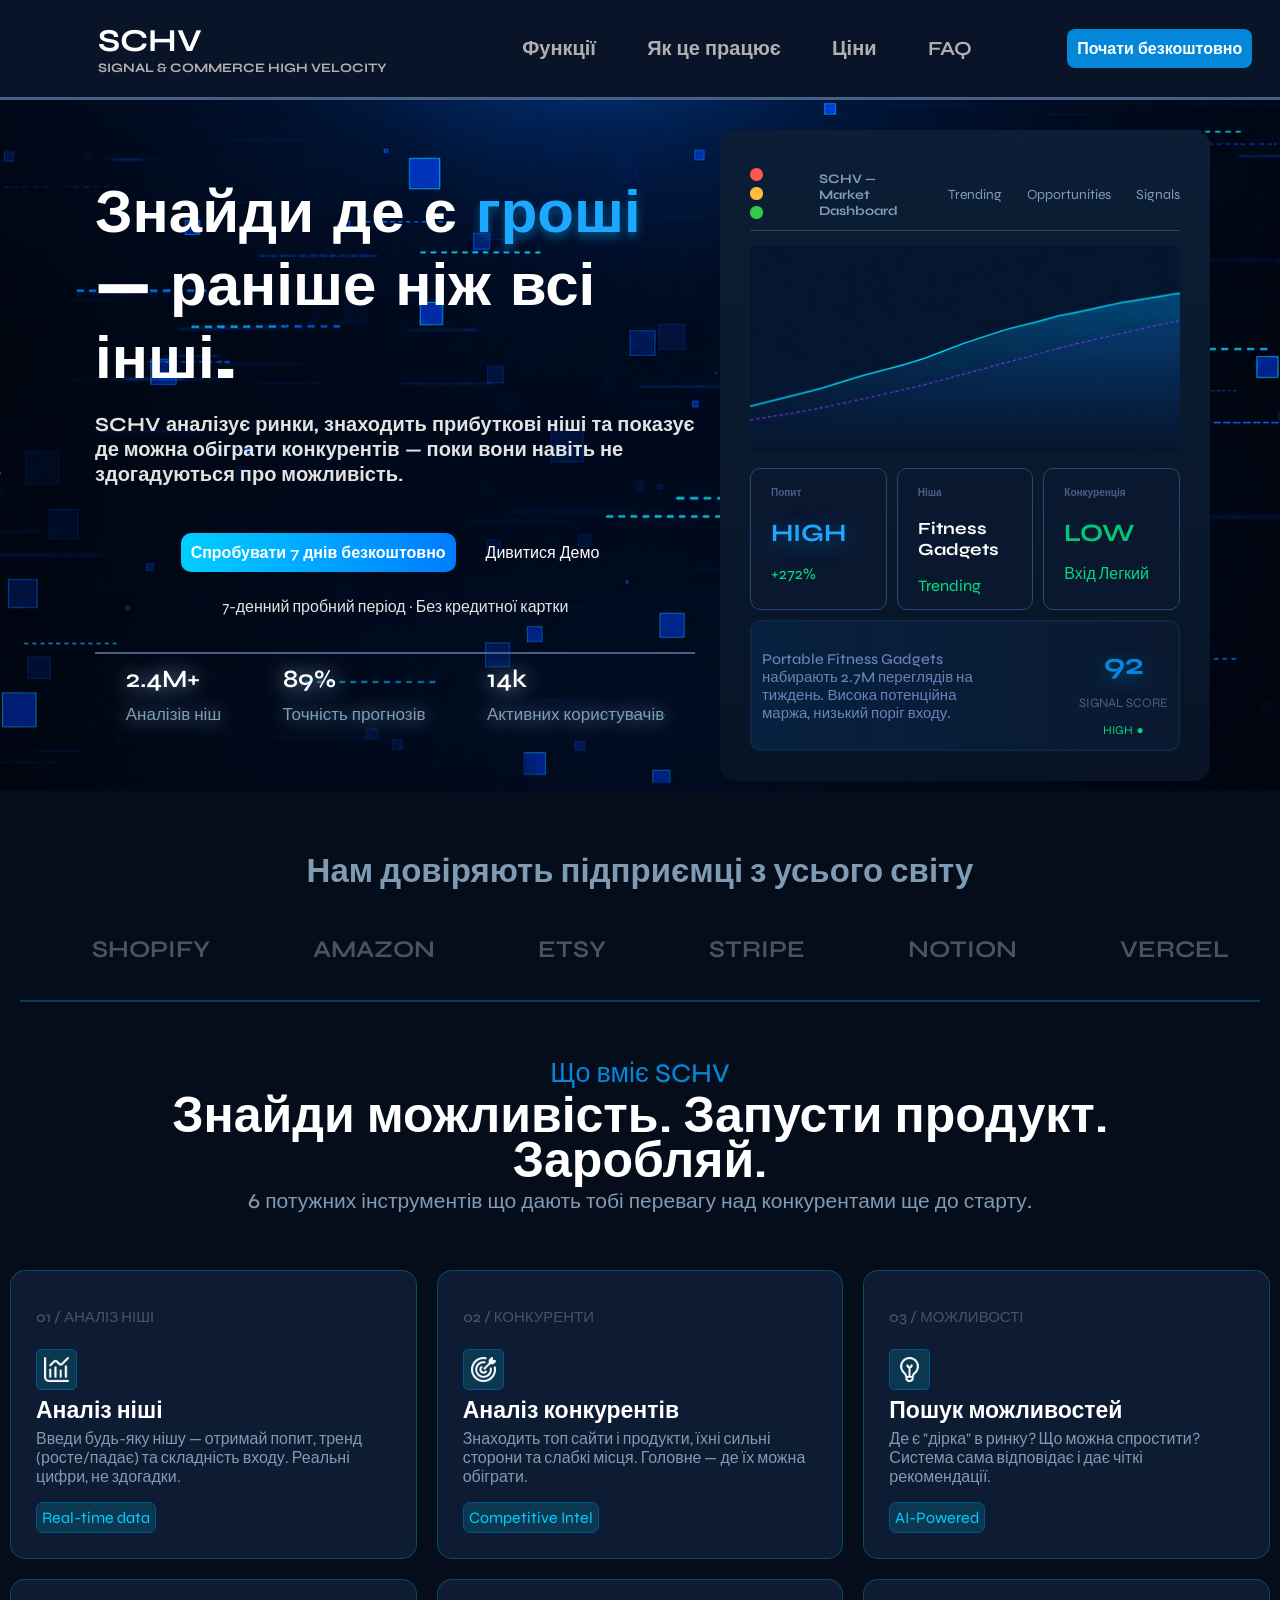
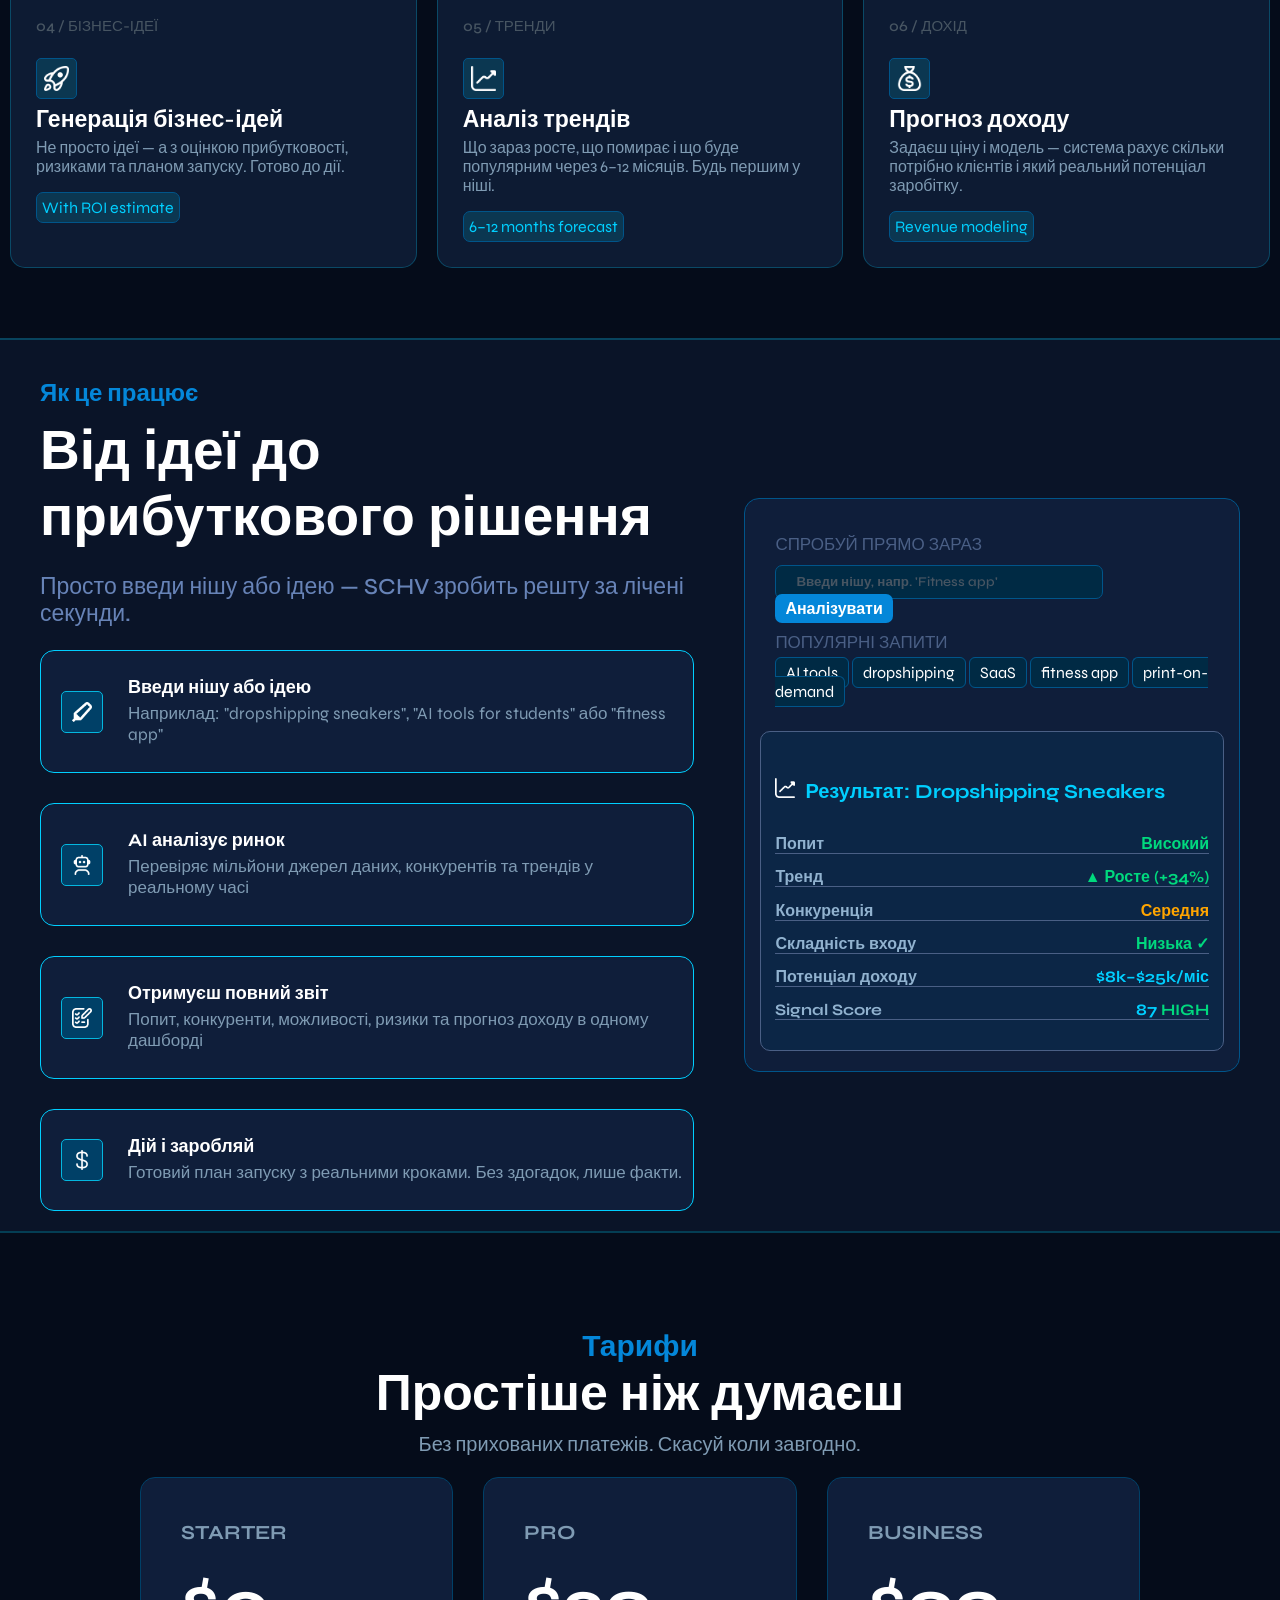
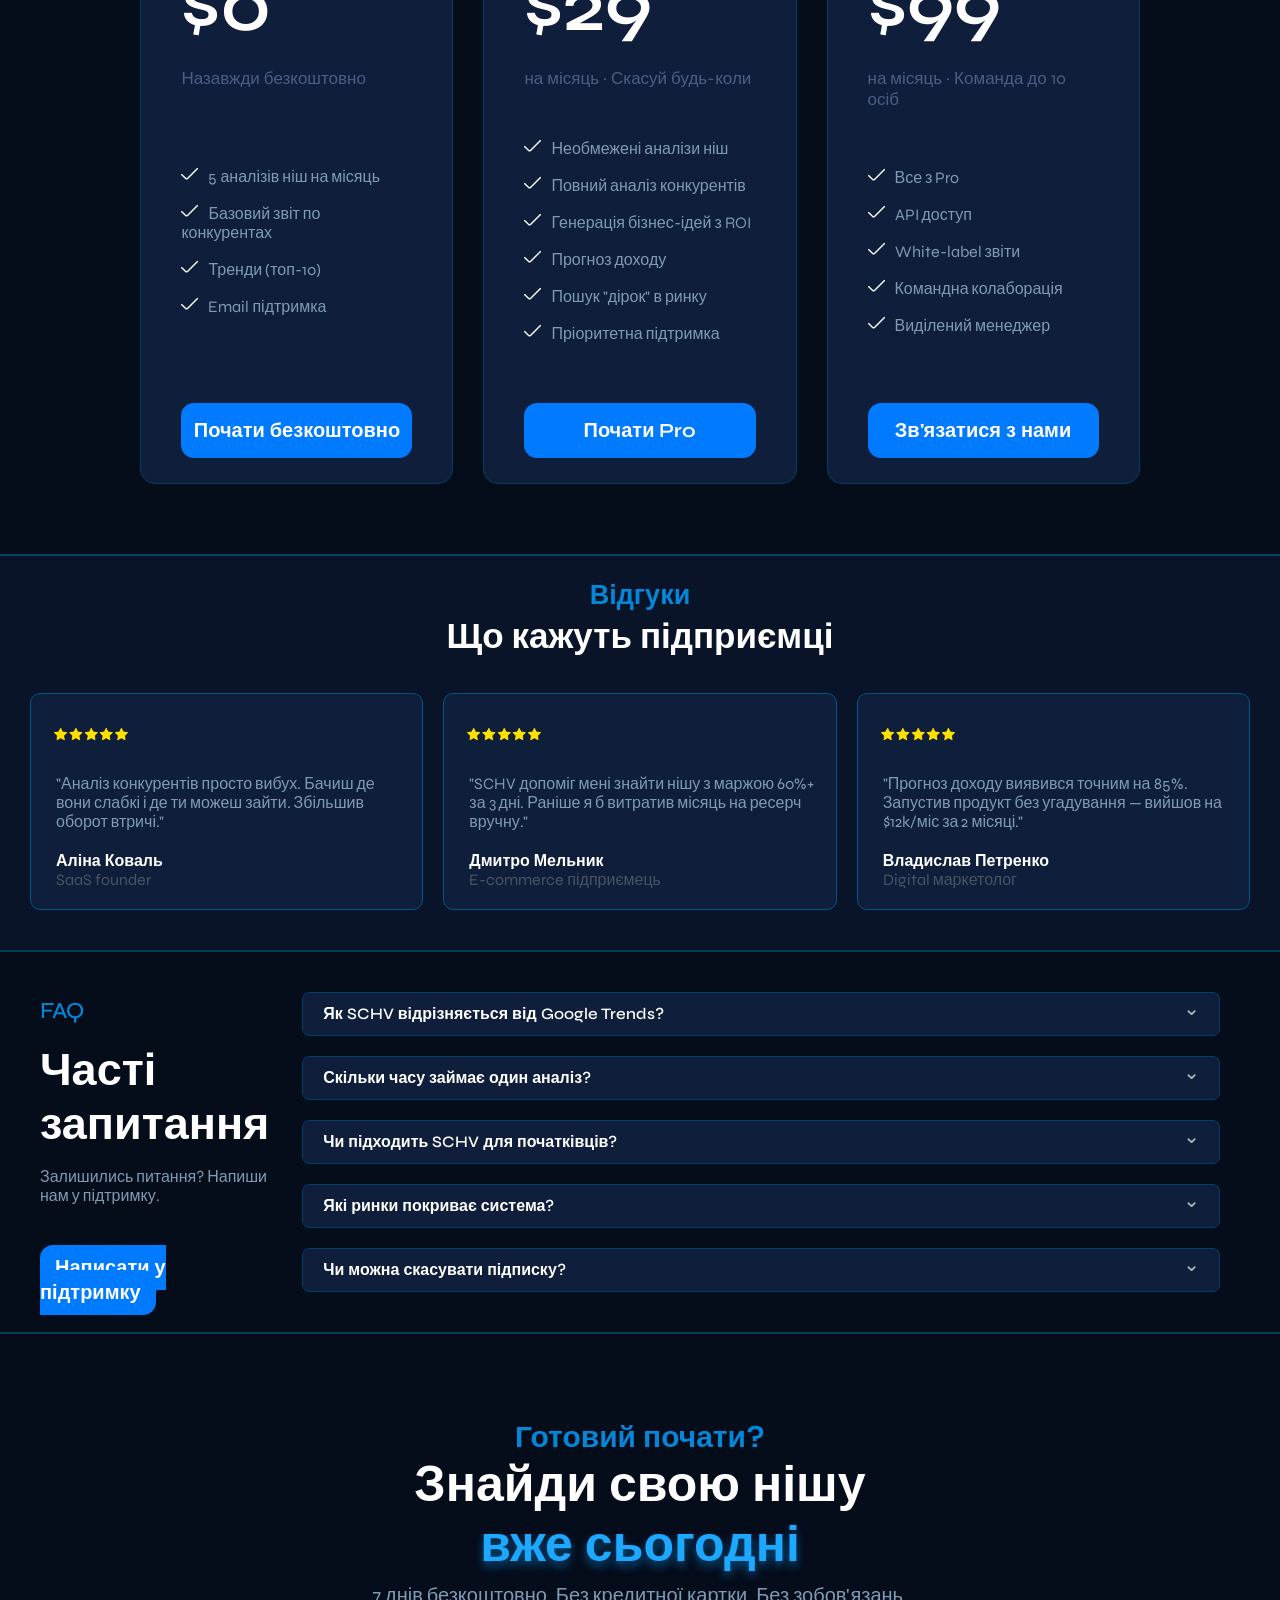
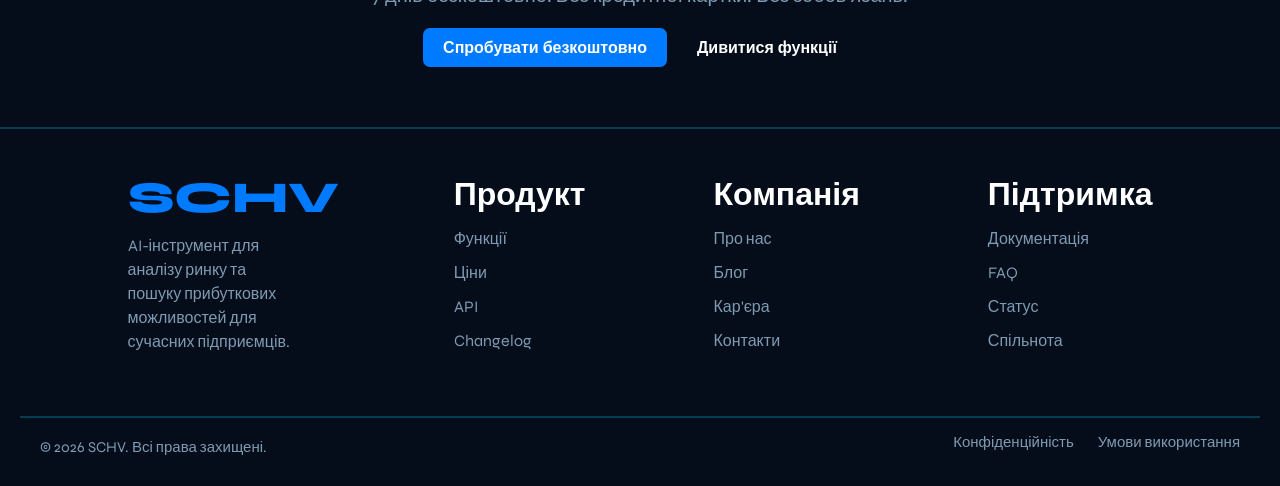
==== index.html @ 3c618ddf "mvp of web" ====
<!DOCTYPE html>
<html lang="uk">
<head>
   <meta charset="UTF-8">
   <meta name="viewport" content="width=device-width, initial-scale=1.0">
   <title>SCHV</title>
   <link rel="stylesheet" href="styles/main.css">
   <link rel="stylesheet" href="styles/mobile.css">
<link rel="preconnect" href="https://fonts.googleapis.com">
<link rel="preconnect" href="https://fonts.gstatic.com" crossorigin>
<link href="https://fonts.googleapis.com/css2?family=Laila:wght@300;400;500;600;700&family=Montserrat:ital,wght@0,100..900;1,100..900&family=Open+Sans:ital,wght@0,300..800;1,300..800&family=Oswald:wght@200..700&family=Poppins:ital,wght@0,100;0,200;0,300;0,400;0,500;0,600;0,700;0,800;0,900;1,100;1,200;1,300;1,400;1,500;1,600;1,700;1,800;1,900&family=Roboto:ital,wght@0,100..900;1,100..900&family=Syne:wght@400..800&display=swap" rel="stylesheet">
<body>
   <header class="header">

      <div class="header-box">
         <div class="head-logo">
            <h1 class="logo-text"><a href="#" class="logo-link">SCHV</a></h1>
            <h2 class="logo-text-deteiled">SIGNAL & COMMERCE HIGH VELOCITY</h2>
         </div>
         <div class="head-nav">
            <nav class="main-nav">
               <ul class="nav-list">
                  <li class="nav-item"><a href="#about" class="navs">Функції</a></li>
                  <li class="nav-item"><a href="#work" class="navs">Як це працює</a></li>
                  <li class="nav-item"><a href="#price" class="navs">Ціни</a></li>
                  <li class="nav-item"><a href="#faq" class="navs">FAQ</a></li>
               </ul>
            </nav>
         </div>
         <div class="head-start">
            <a href="#ready" class="start-btn">Почати безкоштовно</a>
         </div>
      </div>
   </header>
   <main>
      <section class="hero">
    
      <div class="hero-box">
         <div class="hero-text">
            <h1 class="hero-h1">Знайди де є <span class="hero-h1word">гроші</span> — раніше ніж всі інші.</h1>
            <h2 class="hero-h2">SCHV аналізує ринки, знаходить прибуткові ніші та показує де можна обіграти конкурентів — поки вони навіть не здогадуються про можливість.</h2>
            <div class="hero-btn-box">
               <a href="" class="hero-btn btn1">Спробувати 7 днів безкоштовно</a>
               <a href="" class="hero-btn btn2">Дивитися Демо</a>
            </div>
            <p class="discribe-btn">7-денний пробний період · Без кредитної картки</p>
            <div class="subline-hero">
               <div class="subline-hero-items">
                  <div class="stat-num">2.4M+</div>
                  <div class="stat-label">Аналізів ніш</div>
               </div>
               <div class="subline-hero-items">
                  <div class="stat-num">89%</div>
                  <div class="stat-label">Точність прогнозів</div>
               </div>
               <div class="subline-hero-items">
                  <div class="stat-num">14k</div>
                  <div class="stat-label">Активних користувачів</div>
               </div>
            </div>
         </div>
         <div class="hero-board-box">
               <div class="dashboard-header">

                     <div class="icons">
                        <img src="img/Ellipse 2.png" alt="redBtn" class="iosImg">
                        <img src="img/Ellipse 2 (1).png" alt="yellowBtn" class="iosImg">
                        <img src="img/Ellipse 2 (2).png" alt="greenBtn" class="iosImg">
                     </div>
                     <h1 class="head-text">SCHV — Market Dashboard</h1>
                  
                  <ul class="items">
                     <li class="items-l">Trending</li>
                     <li class="items-l">Opportunities</li>
                     <li class="items-l">Signals</li>
                  </ul>
                  
               </div>
               <div class="dashboard-traffic"></div>
               <div class="dashboard-box">
                  <div class="dashboard-about">
                     <h1 class="disc">Попит</h1>
                     <p class="about-popular about-size">HIGH</p>
                     <p class="about-text">+272%</p>
                  </div>
                  <div class="dashboard-about">
                     <h1 class="disc">Ніша</h1>
                     <p class="about-type about-size">Fitness Gadgets</p>
                     <p class="about-text">Trending</p>
                  </div>
                  <div class="dashboard-about">
                     <h1 class="disc">Конкуренція</h1>
                     <p class="about-popular1 about-size">LOW</p>
                     <p class="about-text">Вхід Легкий</p>
                  </div>
               </div>
               <div class="dashboard-foot">
                  <div class="foot-about">
                     <h1 class="dashboard-foot-disc">Portable Fitness Gadgets набирають 2.7M переглядів на тиждень. Висока потенційна маржа, низький поріг входу.</h1>
                  </div>
                  <div class="foot-about1">
                     <h1 class="foot-popularity">92</h1>
                     <p class="foot-score-text">SIGNAL SCORE</p>
                     <p class="foot-population">HIGH ●</p>
                  </div>
               </div>
         </div>
      </div>
      </section>

      <section class="about" id="about">
      <div class="dovira">
         <h1 class="dovira-text">Нам довіряють підприємці з усього світу</h1>
         <ul class="partner-list">
            <li class="partner-items"><a href="https://www.shopify.com/" class="partners">SHOPIFY</a></li>
            <li class="partner-items"><a href="https://www.amazon.com/" class="partners">AMAZON</a></li>
            <li class="partner-items"><a href="https://www.etsy.com/" class="partners">ETSY</a></li>
            <li class="partner-items"><a href="https://stripe.com/" class="partners">STRIPE</a></li>
            <li class="partner-items"><a href="https://www.notion.com/" class="partners">NOTION</a></li>
            <li class="partner-items"><a href="https://vercel.com/" class="partners">VERCEL</a></li>
         </ul>
         <div class="metrics-inner"></div>
      </div>
      
      <div class="possibilities">
         <div class="possibilities-text">
            <h1 class="text1">Що вміє SCHV</h1>
            <p class="text2">Знайди можливість. Запусти продукт. <br>Заробляй.</p>
            <p class="text3">6 потужних інструментів що дають тобі перевагу над конкурентами ще до старту.</p>
         </div>
         <div class="poss-conteiner">
            <div class="poss-box">
               <h1 class="poss-disc">01 / АНАЛІЗ НІШІ</h1>
               <img src="img/icons/chart-histogram (2).png" alt="icon" class="poss-icon">
               <p class="poss-text">Аналіз ніші</p>
               <p class="poss-text1">Введи будь-яку нішу — отримай попит, тренд (росте/падає) та складність входу. Реальні цифри, не здогадки.</p>
               <p class="poss-text2">Real-time data</p>
            </div>
            <div class="poss-box">
               <h1 class="poss-disc">02 / КОНКУРЕНТИ</h1>
               <img src="img/icons/bullseye-arrow (2).png" alt="icon" class="poss-icon">
               <p class="poss-text">Аналіз конкурентів</p>
               <p class="poss-text1">Знаходить топ сайти і продукти, їхні сильні сторони та слабкі місця. Головне — де їх можна обіграти.</p>
               <p class="poss-text2">Competitive Intel</p>
            </div>
            <div class="poss-box">
               <h1 class="poss-disc">03 / МОЖЛИВОСТІ</h1>
               <img src="img/icons/bulb.png" alt="icon" class="poss-icon">
               <p class="poss-text">Пошук можливостей</p>
               <p class="poss-text1">Де є "дірка" в ринку? Що можна спростити? Система сама відповідає і дає чіткі рекомендації.</p>
               <p class="poss-text2">AI-Powered</p>
            </div>
            <div class="poss-box">
               <h1 class="poss-disc">04 / БІЗНЕС-ІДЕЇ</h1>
               <img src="img/icons/rocket-lunch.png" alt="icon" class="poss-icon">
               <p class="poss-text">Генерація бізнес-ідей</p>
               <p class="poss-text1">Не просто ідеї — а з оцінкою прибутковості, ризиками та планом запуску. Готово до дії.</p>
               <p class="poss-text2">With ROI estimate</p>
            </div>
            <div class="poss-box">
               <h1 class="poss-disc">05 / ТРЕНДИ</h1>
               <img src="img/icons/chat-arrow-grow.png" alt="icon" class="poss-icon">
               <p class="poss-text">Аналіз трендів</p>
               <p class="poss-text1">Що зараз росте, що помирає і що буде популярним через 6–12 місяців. Будь першим у ніші.</p>
               <p class="poss-text2">6–12 months forecast</p>
            </div>
            <div class="poss-box">
               <h1 class="poss-disc">06 / ДОХІД</h1>
               <img src="img/icons/sack-dollar.png" alt="icon" class="poss-icon">
               <p class="poss-text">Прогноз доходу</p>
               <p class="poss-text1">Задаєш ціну і модель — система рахує скільки потрібно клієнтів і який реальний потенціал заробітку.</p>
               <p class="poss-text2">Revenue modeling</p>
            </div>
         </div>
      </div>
      </section>

      <section class="works" id="work">
      <div class="works-about">
         <div class="work-texts-box">
            <h1 class="work-text">Як це працює</h1>
            <p class="work-text1">Від ідеї до прибуткового рішення</p>
            <p class="work-text2">Просто введи нішу або ідею — SCHV зробить решту за лічені секунди.</p>
         </div>
         <div class="work-list">

            <div class="work-box">
               <div>
                  <img src="img/icons/highlighter.png" alt="icon" class="work-icon">
               </div>
               <div class="work-text-box">
                  <h1 class="list-text1">Введи нішу або ідею</h1>
                  <p class="list-text2">Наприклад: "dropshipping sneakers", "AI tools for students" або "fitness app"</p>
               </div>
            </div>

            <div class="work-box">
               <div>
                  <img src="img/icons/user-robot.png" alt="icon" class="work-icon">
               </div>
               <div class="work-text-box">
                  <h1 class="list-text1">AI аналізує ринок</h1>
                  <p class="list-text2">Перевіряє мільйони джерел даних, конкурентів та трендів у реальному часі</p>
               </div>
            </div>

            <div class="work-box">
               <div>
                  <img src="img/icons/task-checklist.png" alt="icon" class="work-icon">
               </div>
               <div class="work-text-box">
                  <h1 class="list-text1">Отримуєш повний звіт</h1>
                  <p class="list-text2">Попит, конкуренти, можливості, ризики та прогноз доходу в одному дашборді</p>
               </div>
            </div>

            <div class="work-box">
               <div>
                  <img src="img/icons/dollar.png" alt="icon" class="work-icon">
               </div>
               <div class="work-text-box">
                  <h1 class="list-text1">Дій і заробляй</h1>
                  <p class="list-text2">Готовий план запуску з реальними кроками. Без здогадок, лише факти.</p>
               </div>
            </div>
         </div>
      </div>
      <div class="works-box">
         <div class="works-head">
            <h1 class="work-head-text">Спробуй прямо зараз</h1>
            <input type="text" class="user-input" placeholder="Введи нішу, напр. 'Fitness app'">
            <a href="#" class="work-btn">Аналізувати</a>
            <div class="works-popular">
               <h1 class="work-head-text">Популярні запити</h1>
               <a href="#" class="work-head-requist">AI tools</a>
               <a href="#" class="work-head-requist">dropshipping</a>
               <a href="#" class="work-head-requist">SaaS</a>
               <a href="#" class="work-head-requist">fitness app</a>
               <a href="#" class="work-head-requist">print-on-demand</a>
            </div>
         </div>
         <div class="works-body">

            <div class="result-box">
               <h1 class="res-text"><img src="img/icons/chat-arrow-grow.png" alt="icon" class="res-icon">Результат: Dropshipping Sneakers</h1>
               <div class="results">
                  <h1 class="left">Попит</h1>
                  <h1 class="right">Високий</h1>
               </div>
               <div class="results">
                  <h1 class="left">Тренд</h1>
                  <h1 class="right">▲ Росте (+34%)</h1>
               </div>
               <div class="results">
                  <h1 class="left">Конкуренція</h1>
                  <h1 class="right right-1">Середня</h1>
               </div>
               <div class="results">
                  <h1 class="left">Складність входу</h1>
                  <h1 class="right">Низька ✓</h1>
               </div>
               <div class="results">
                  <h1 class="left">Потенціал доходу</h1>
                  <h1 class="right right-num">$8k–$25k/міс</h1>
               </div>
               <div class="results">
                  <h1 class="left">Signal Score</h1>
                  <h1 class="right"><span class="right-num">87</span> HIGH</h1>
               </div>
            </div>
         </div>
      </div>
      </section>

      <section class="price" id="price">
      <div class="price-text-box">
         <h1 class="price-text">Тарифи</h1>
         <p class="price-text1">Простіше ніж думаєш</p>
         <p class="price-text2">Без прихованих платежів. Скасуй коли завгодно.</p>
        
      </div>
      <div class="price-tarifs-box">
         <div class="tarifs">
            <div class="tarif-price">
               <h1 class="tarif-name">Starter</h1>
               <p class="tarif-cost">$0</p>
               <p class="tarif-long">Назавжди безкоштовно</p>
            </div>
            <div class="tarif-include">
               <p class="tarif-text"><img src="img/icons/check.png" alt="check" class="checkPng">5 аналізів ніш на місяць</p>
               <p class="tarif-text"><img src="img/icons/check.png" alt="check" class="checkPng">Базовий звіт по конкурентах</p>
               <p class="tarif-text"><img src="img/icons/check.png" alt="check" class="checkPng">Тренди (топ-10)</p>
               <p class="tarif-text"><img src="img/icons/check.png" alt="check" class="checkPng">Email підтримка</p>
            </div>
            <div class="tarif-btn-box"><a href="#" class="pro-btn">Почати безкоштовно</a></div>
         </div>
         <div class="tarifs">
            <div class="tarif-price">
               <h1 class="tarif-name">Pro</h1>
               <p class="tarif-cost">$29</p>
               <p class="tarif-long">на місяць · Скасуй будь-коли</p>
            </div>
            <div class="tarif-include">
               <p class="tarif-text"><img src="img/icons/check.png" alt="check" class="checkPng">Необмежені аналізи ніш</p>
               <p class="tarif-text"><img src="img/icons/check.png" alt="check" class="checkPng">Повний аналіз конкурентів</p>
               <p class="tarif-text"><img src="img/icons/check.png" alt="check" class="checkPng">Генерація бізнес-ідей з ROI</p>
               <p class="tarif-text"><img src="img/icons/check.png" alt="check" class="checkPng">Прогноз доходу</p>
               <p class="tarif-text"><img src="img/icons/check.png" alt="check" class="checkPng">Пошук "дірок" в ринку</p>
               <p class="tarif-text"><img src="img/icons/check.png" alt="check" class="checkPng">Пріоритетна підтримка</p>
            </div>
            <div class="tarif-btn-box"><a href="#" class="pro-btn">Почати Pro</a></div>
         </div>
         <div class="tarifs">
            <div class="tarif-price">
               <h1 class="tarif-name">Business</h1>
               <p class="tarif-cost">$99</p>
               <p class="tarif-long">на місяць · Команда до 10 осіб</p>
            </div>
            <div class="tarif-include">
               <p class="tarif-text"><img src="img/icons/check.png" alt="check" class="checkPng">Все з Pro</p>
               <p class="tarif-text"><img src="img/icons/check.png" alt="check" class="checkPng">API доступ</p>
               <p class="tarif-text"><img src="img/icons/check.png" alt="check" class="checkPng">White-label звіти</p>
               <p class="tarif-text"><img src="img/icons/check.png" alt="check" class="checkPng">Командна колаборація</p>
               <p class="tarif-text"><img src="img/icons/check.png" alt="check" class="checkPng">Виділений менеджер</p>
            </div>
            <div class="tarif-btn-box">
               <a href="#" class="pro-btn">Зв'язатися з нами</a>
            </div>
         </div>
      </div>
      </section>

      <section class="fidbacks">
      <div class="fidback-head">
         <h1 class="fb-text1">Відгуки</h1>
         <p class="fb-text2">Що кажуть підприємці</p>
         <div class="fidback-body">
            <div class="userFB">
               <img src="img/icons/star.png" alt="rating" class="fb-stars">
               <p class="fb-text-emount">"Аналіз конкурентів просто вибух. Бачиш де вони слабкі і де ти можеш зайти. Збільшив оборот втричі."</p>
               <div class="user-name">
                  <h1 class="fb-user">Аліна Коваль</h1>
                  <p class="fb-user-work">SaaS founder</p>
               </div>
            </div>
            <div class="userFB">
                <img src="img/icons/star.png" alt="rating" class="fb-stars">
               <p class="fb-text-emount">"SCHV допоміг мені знайти нішу з маржою 60%+ за 3 дні. Раніше я б витратив місяць на ресерч вручну."</p>
               <div class="user-name">
                  <h1 class="fb-user">Дмитро Мельник</h1>
                  <p class="fb-user-work">E-commerce підприємець</p>
               </div>
            </div>
            <div class="userFB">
               <img src="img/icons/star.png" alt="rating" class="fb-stars">
               <p class="fb-text-emount">"Прогноз доходу виявився точним на 85%. Запустив продукт без угадування — вийшов на $12k/міс за 2 місяці."</p>
               <div class="user-name">
                  <h1 class="fb-user">Владислав Петренко</h1>
                  <p class="fb-user-work">Digital маркетолог</p>
               </div>
            </div>
         </div>
      </div>
      </section>

      <section class="faq" id="faq">
      <div class="faq-menu">
         <h1 class="faq-text">FAQ</h1>
         <p class="faq-text1">Часті<br> запитання</p>
         <p class="faq-text2">Залишились питання? Напиши нам у підтримку.</p>
         <a href="#" class="tarif-btn faq-btn">Написати у підтримку</a>
      </div>
      
      <div class="faq-questions">
         <div class="faq-box">
            <div class="faq-header">
               <div class="faq-question">Як SCHV відрізняється від Google Trends?</div>
               <div class="faq-toggle"><img src="img/icons/angle-small-down.png" alt="btn" class="img"></div>
            </div>
            <div class="faq-answer">
               Google Trends показує лише загальний інтерес. SCHV аналізує попит, конкурентів, прибутковість і дає конкретні рекомендації що робити далі — все в одному місці.
            </div>
         </div>

         <div class="faq-box">
            <div class="faq-header">
               <div class="faq-question">Скільки часу займає один аналіз?</div>
               <div class="faq-toggle"><img src="img/icons/angle-small-down.png" alt="btn" class="img"></div>
            </div>
            <div class="faq-answer">
               Повний аналіз ніші займає від 15 до 60 секунд. Ти отримуєш детальний звіт який раніше займав тижні ручного ресерчу.
            </div>
         </div>

         <div class="faq-box">
            <div class="faq-header">
               <div class="faq-question">Чи підходить SCHV для початківців?</div>
               <div class="faq-toggle"><img src="img/icons/angle-small-down.png" alt="btn" class="img"></div>
            </div>
            <div class="faq-answer">
               Абсолютно. Інтерфейс простий — вводиш ідею, отримуєш чіткий звіт. Не потрібно бути маркетологом чи аналітиком. SCHV пояснює все зрозумілою мовою.
            </div>
         </div>

         <div class="faq-box">
            <div class="faq-header">
               <div class="faq-question">Які ринки покриває система?</div>
               <div class="faq-toggle"><img src="img/icons/angle-small-down.png" alt="btn" class="img"></div>
            </div>
            <div class="faq-answer">
               SCHV аналізує e-commerce, SaaS, dropshipping, digital products, affiliate marketing та інші онлайн-бізнес моделі. Покриття понад 40 країн і 200+ категорій.
            </div>
         </div>

         <div class="faq-box">
            <div class="faq-header">
               <div class="faq-question">Чи можна скасувати підписку?</div>
               <div class="faq-toggle"><img src="img/icons/angle-small-down.png" alt="btn" class="img"></div>
            </div>
            <div class="faq-answer">
               Так, будь-коли без штрафів і запитань. Скасування займає 30 секунд в налаштуваннях акаунту. Доступ зберігається до кінця оплаченого періоду.
            </div>
         </div>
      </div>
      <script>
document.querySelectorAll('.faq-box').forEach(item => {
  const toggle = item.querySelector('.faq-toggle');
  const answer = item.querySelector('.faq-answer');

  toggle.addEventListener('click', () => {
    item.classList.toggle('active');

    if (answer.style.maxHeight) {
      answer.style.maxHeight = null;
    } else {
      answer.style.maxHeight = answer.scrollHeight + 'px';
    }
  });
});

</script>
      </section>
      <section class="ready" id="ready">
         <div class="ready-text-box">
            <h1 class="ready-text price-text">Готовий почати?</h1>
            <p class="ready-text1 price-text1">Знайди свою нішу<br> <span class="hero-h1word ready-text-word">вже сьогодні</span></p>
            <p class="ready-text2 price-text2">7 днів безкоштовно. Без кредитної картки. Без зобов'язань.</p>
         </div>
         <div class="ready-btn-box">
            <a href="#" class="ready-btn">Спробувати безкоштовно</a>
            <a href="#" class="ready-btn2">Дивитися функції</a>
         </div>
      </section>

      
   </main>
   <footer class="footer">
      <div class="footer-main-box">
         <div class="footer-main-1">
            <h1 class="footer-main-name">SCHV</h1>
            <p class="footer-main-disc">AI-інструмент для аналізу ринку та пошуку прибуткових можливостей для сучасних підприємців.</p>
         </div>
         <div class="footer-main">
            <ul class="foot-list-box">
               <h1 class="list-name">Продукт</h1>
               <li class="list-foot"><a href="#about" class="footer-ul-link">Функції</a></li>
               <li class="list-foot"><a href="#price" class="footer-ul-link">Ціни</a></li>
               <li class="list-foot"><a href="#" class="footer-ul-link">API</a></li>
               <li class="list-foot"><a href="#" class="footer-ul-link">Changelog</a></li>
            </ul>
            <ul class="foot-list-box">
               <h1 class="list-name">Компанія</h1>
               <li class="list-foot"><a href="#" class="footer-ul-link">Про нас</a></li>
               <li class="list-foot"><a href="#" class="footer-ul-link">Блог</a></li>
               <li class="list-foot"><a href="#" class="footer-ul-link">Кар'єра</a></li>
               <li class="list-foot"><a href="#" class="footer-ul-link">Контакти</a></li>
            </ul>
            <ul class="foot-list-box">
               <h1 class="list-name">Підтримка</h1>
               <li class="list-foot"><a href="#" class="footer-ul-link">Документація</a></li>
               <li class="list-foot"><a href="#faq" class="footer-ul-link">FAQ</a></li>
               <li class="list-foot"><a href="#" class="footer-ul-link">Статус</a></li>
               <li class="list-foot"><a href="#" class="footer-ul-link">Спільнота</a></li>
            </ul>
         </div>
      </div>
      <div class="footer-bottom">
         <div class="footer-text-b">&copy; 2026 SCHV. Всі права захищені.</div>
         <div class="footer-link-box"> 
            <a href="#" class="foot-link">Конфіденційність</a>
            <a href="#work" class="foot-link">Умови використання</a>
         </div>
      </div>
   </footer>
</body>
</html>
---- styles/main.css ----
:root{
    --bg: #050c1a;
    --bg2: #0a1428;
    --bg3: #0f1e3a;
    --card: #0d1b33;
    --card2: #111f38;
    --textColor: #0487D9;
    --textColor2: #7f9bb3;
}

html {
  scroll-behavior: smooth;
}

/* HEADER  */
.header-box{
    display: flex;
    justify-content: space-around;
    
    align-items: center;
    width: 100%;
    padding: 20px 20px;
    
}
.header{
    position: fixed;  
    top:0;
    z-index: 1000;
    width: 100%;
    border-bottom: 3px solid #4a5f85;
    background-color: var(--bg2);
}
.logo-text,
.logo-text-deteiled{
    margin: 0px;
    color: rgb(255, 255, 255);
    transition: all 0.3s ease;

}
.logo-text-deteiled{
    color: rgb(176, 176, 176);
    font-size: 13px;
}
.head-logo{
    padding-left: 30px;
}
.logo-link{
    text-decoration: none;
    color: white;
}
.logo-text:hover{
    transform: translateX(10px);
    
}
.nav-list{
    display: flex;
    gap: 4vw;
}
.nav-item{
    list-style: none;
    transition: all 0.3s ease;

}
.nav-item:hover{
    transform: translateY(-4px);
}
.navs{
    text-decoration: none;
    font-size: 20px;
    font-weight: 650;
    color: rgb(176, 176, 176);
    transition: all 0.3s ease;

}
.navs:hover{
    color: white;

}

.start-btn{
    text-decoration: none;
    color: rgb(255, 255, 255);
    background-color: var(--textColor);
    padding: 10px 10px;
    border-radius: 8px;
    font-weight: 600;
    transition: all 0.3s ease;
}
.start-btn:hover{
    font-weight: 700;
    background-color: #035AA6;
}

/* MAIN SECTIUON LIKE HERO */
body {
font-family: "Syne", sans-serif;
margin: 0;
}

.hero-h1word{
    color: #1da8ff;
    text-shadow: 0 5px 10px #00558a;
}
.hero-img {
    width: 100%;
    height: auto;
}
.hero-text {
    display: flex;
    justify-content: center;
    align-items: center;
    flex-direction: column;
    color: white;
    max-width: 600px;
    padding: 25px;
    border-radius: 10px;
    margin-top: 60px;
}

.hero-h1{
    font-size: 60px;
    font-weight: 800;
    margin-bottom: 0;
    
}
.hero-h2{
    color:rgb(227, 227, 227);
    font-size: 20px;

}
.hero {
    background-image: 
    linear-gradient(rgba(0, 0, 0, 0), rgba(0, 0, 0, 0.425)),
    url(../img/backgrn.png);
    background-position: center;
    background-repeat: no-repeat;
    background-size: cover;
    min-height: 80vh;

}

.hero-btn-box{
    transform: none;
}
.hero-box{
    display: flex;
    align-items: center;
    justify-content: space-between;
    padding:  10px 70px;
    margin: 0 auto;
    
}
.hero-btn-box{
    display: flex;
    align-items: center;

    gap: 20px;
}
.hero-btn{
    text-decoration: none;
    transition: all 0.3s ease;
    margin-top: 30px;
}
.btn1{
    background: linear-gradient(90deg, #00CFFF, #007BFF); 
    color: white;
    border-radius: 10px;
    padding: 10px;
    font-weight: 600;
}
.btn2{
    color: white;
    padding: 10px;
    border-radius: 10px;
    font-weight: 500;
}

.btn1:hover{
    background: linear-gradient(90deg, #007BFF, #00CFFF); 
    box-shadow: 0 0 20px rgba(0, 207, 255, 0.4);
    transform: translateY(-5px);
}
.btn2:hover{
    background-color: #0089df;
    transform: translateY(-2px);
}
.discribe-btn{
color: #e2e2e2;
margin-top: 25px;
align-items: center;

}
.subline-hero{
    border-top: 2px solid #4a5f85;
    width: 100%;
    display: flex;
    align-items: flex-start;
    justify-content: space-around;
    margin-top: 20px;
    text-shadow: 0 1px 20px #91b2cf;
}
.stat-num{
    font-size: 25px;
    margin: 10px 0;
    font-weight: 600;
}
.stat-label{
    font-size: 17px;
    color: var(--textColor2);
    
}

.hero-board-box{
    background: linear-gradient(180deg, #0b1e35, #081426);
    border-radius: 16px;
    padding: 30px;
    margin-top: 120px;
}
.dashboard-header{
    display: flex;
    align-items: center;
    justify-content: space-between;
    gap: 50px;
    margin-bottom: 15px;
    border-bottom: 1px solid #33404b;
    max-width: 100%;
    
}

.icon{
    width: 12px;
    height: 12px;
    border-radius: 50%;
}
.items{
    display: flex;
    gap: 25px;
    list-style: none;
    padding: 0;
    margin: 0;
}

.items-l{
    color: var(--textColor2);
    cursor: pointer;
    font-size: 14px;

}

.center{
    display: flex;
    flex-direction: column; /* ВАЖЛИВО */
    gap: 15px;
}


.iosImg{
    width: 13px;
    gap: 3px;
}
.head-text{
    color: var(--textColor2);
    font-size: 13px;
}

.dashboard-traffic{
    background-image: url(../img/imgTraffic.png);
    background-position: center;
    background-repeat: no-repeat;
    background-size: cover;
    min-height: 23vh;
}
.left{
    display: flex;
    align-items: center;
    gap: 10px;
}

.dashboard-about{
    border: 1px solid #2d4571;
    border-radius: 10px;
    width: 100%;
    height: 120px;
    padding: 10px 20px;
   background-color: #0a182f;
   display: flex;
   justify-content: space-between;
   flex-direction: column;
}
.dashboard-box{
    display: flex;
    align-items: center;
    justify-content: space-between;
    margin-top: 15px;
    gap: 10px;
}
.disc{
    color: #4a5f85;
    font-size: 10px;
}
.about-popular{
    color: #1da8ff;
    text-shadow: 0 5px 20px #00558a;
    font-size: 25px;
    font-weight: 700;
    margin: 0;
}
.about-popular1{
    color: #03c574;
    font-size: 25px;
    font-weight: 700;
    margin: 0;
}
.about-text{
    color: #00D97E;
    font-weight: 450;

    margin-top: 5px;
   display: flex;
   align-items: flex-end;

}

.about-type{
    color: #ffffff;
    font-weight: 700;
    margin: 11px 0;
    font-size: 17px;
}


.dashboard-foot{
    display: flex;
    align-items: center;
    justify-content: space-between;
    background: linear-gradient(90deg, #072140, #0a182f);
    border: 2px solid #0c2646;
    border-radius: 10px;
    margin-top: 10px;
    padding: 0 10px;
}
.dashboard-foot-disc{
    color: #6783b7;
    font-size: 15px;
    width: 220px;
    font-weight: 500;
}
.foot-popularity{
    color: var(--textColor);
    font-size: 30px;
    margin-bottom: 5px;
    text-align: center;
    text-shadow: 0 5px 20px #00558a;

}

.foot-score-text{
    color: #4a5f85;
    font-size: 13px;
    margin-bottom: 5px;
}
.foot-population{
    color:#00D97E;
    text-align: center;
    font-size: 12px;
}

.about{
    display: flex;
    justify-content: space-between;
    flex-direction: column;
    background-color: var(--bg);

}
.dovira{
    display: flex;
    align-items: center;
    justify-content: center;
    flex-direction: column;
    padding: 30px 20px;
}
.partner-list{
    display: flex;
    flex-direction: row;
    justify-content: space-around;
    width: 100%;    
}
.dovira-text{
    color: var(--textColor2);
    margin-top: 30px;
    font-size: 33px;
    font-weight: 550;
}

.partner-items {
    list-style: none;
}
.partners{
    text-decoration: none;
    color: #475562;
    font-weight: 650;
    font-size: 24px;
    transition: all 0.3s ease;
}
.partners:hover{
    color: var(--textColor2);
}

.metrics-inner {
  border: 1px solid rgba(0, 212, 255, 0.25);
  width: 99.9%;
  margin: 20px 0;
}


.possibilities{
    display: flex;
    align-items: center;
    justify-content: space-between;
    flex-direction: column;
    padding-bottom: 60px;
}
.possibilities-text{
    display: flex;
    align-items: center;
    text-align: center ;
    flex-direction: column;
}
.text1{
    color: var(--textColor);
    font-size: 27px;
    font-weight: 500;
    margin: 5px 0;
}
.text2{
    color: #ffffff;
    font-size: 50px;
    font-weight: 650;
    margin: 0;
    line-height: 0.9;
}
.text3{
    color: var(--textColor2);
    font-size: 21px;
    font-weight: 530;
    margin-top: 5px;
}

.poss-conteiner{
    margin-top: 25px;
    display: grid;
    grid-template-columns: repeat(3, 1fr);
    grid-template-rows: auto;
    
}

.poss-box{
    border: 1px solid rgba(0, 212, 255, 0.25);
    background-color: var(--card);
    border-radius: 15px;
    padding: 25px;
    margin: 10px 10px;
    transition: all 0.3s ease ;
}
.poss-disc{
    color: #475562;
    font-size: 15px;
    font-weight: 540
}

.poss-text{
    color: #ffffff;
    font-size: 23px;
    font-weight: 570;
    margin: 0;
}
.poss-text1{
    color: var(--textColor2);
    margin-top: 5px;
}
.poss-text2{
    color: #00CFFF;
    border: 1px solid #00558a;
    background-color: rgba(0, 212, 255, 0.15);
    max-width: fit-content;
    padding: 5px;
    border-radius: 7px;
    margin-bottom: 0;
    transition: all 0.3s ease ;

}
.poss-box:hover{
    border: 1px solid #00CFFF;
}
.poss-box:hover>.poss-text2{
    background-color: #00558a;
    border: 1px solid #00CFFF;
    font-weight: 550;
}

.poss-icon{
    border: 1px solid #00558a;
    background-color: rgba(0, 212, 255, 0.15);
    border-radius: 5px;
    padding: 7px;
    width: 25px;
    margin-top: 10px;
    margin-bottom: 3px;
    transition: all 0.3s ease;
}
.poss-box:hover>.poss-icon{
    box-shadow: 1px 5px 10px #00558a;
    background-color: #035AA6;
}

.inner{
    border-bottom: 2px solid rgba(0, 212, 255, 0.25);
    width: 99.9%;
    margin: 50px 0;
}



.works{
    border-top: 2px solid rgba(0, 212, 255, 0.25);
    background-color: var(--bg2);
    display: flex;
    align-items: center;
    justify-content: space-between;
    padding: 20px 40px;
    margin: 0 auto;
    gap: 50px;
}
.work-text{
    color: var(--textColor);
    font-weight: 550;
    margin-bottom: 10px;
}
.work-text1{
    color: #ffffff;
    font-size: 55px;
    font-weight: 600;
    margin: 3px 0 0 0;
    max-width: 100%;
}
.work-text2{
    color: #6783b7;
    font-size: 23px;
    font-weight: 530;
    max-width: 100%;
}

.work-icon{
    width: 20px;
    border: 1px solid #04b7df;
    background-color: #004067;
    border-radius: 5px;
    align-items: center;
    display: flex;
    margin-left: 10px;
    padding: 10px;
}

.work-list{
    display: flex;    
    justify-content: space-between;
    flex-direction: column;
    gap: 30px;
}
.work-box {
    display: flex;
    align-items: center;
    background-color: var(--bg3);
    border: 1px solid #00CFFF;
    border-radius: 14px;
    padding: 10px;
}

.work-text-box{
    display: flex;
    flex-direction: column;
    margin-left: 25px;
    
}
.list-text1{
    color: #ffffff;
    font-size: 18px;
    margin-bottom: 0px;
}
.list-text2{
    color: var(--textColor2);
    font-size: 17px;
    margin-top: 5px;
}
.works-box{
    background-color: var(--bg3);
    border: 1px solid #00558a;
    border-radius: 15px;
    display: flex;
    align-items: center;
    flex-direction: column;
    padding: 20px 30px;
    width: 50%;
}

.works-head{
    width: 100%;
    margin: 0;
}
.work-head-text{
    color: #4a5f85;
    font-size: 17px;
    font-weight: 500;
    margin-bottom: 10px;
    text-transform: uppercase;
}
.work-head-requist{
    text-decoration: none;
    color: #ffffff;
    background-color: #002a44;
    padding: 5px 10px;
    border: 1px solid #00558a;
    border-radius: 6px;
    margin-bottom: 20px;
    transition: all 0.2s ease;
}
.work-head-requist:hover{
    background-color: #00558a;
}
.work-btn{
    background-color: var(--textColor);
    text-decoration: none;
    padding: 5px 10px;
    font-weight: 555;
    border-radius: 7px;
    color: #ffffff;
    transition: all 0.3s ease;
}
.work-btn:hover{
    background-color: #007bff8e;
    text-shadow: 0px 4px 8px #04b7df;
}
.works-body{
    display: flex;
    align-items: center;
    justify-content: space-around;
    flex-direction: column;
    width: 100%;
    margin: 30px 0 0 0;
}
.results{
    display: flex;
    justify-content: space-between;
    border-bottom: 1px solid #4a5f85;
}
.result-box{
    border: 1px solid #4a5f85;
    background-color: #0c2646;
    border-radius: 10px;
    width: 100%;
    padding: 30px 14px;
    margin-bottom: 0;
}   
.res-text{
    color: #00CFFF;
    font-size: 20px
}
.left{
    color: #91b2cf;
    font-size: 16px;
    margin-bottom: 0;
}
.right{
    color: #00D97E;
    font-size: 16px;
    margin-bottom: 0;
}
.right-num{
    color: #00CFFF;
}
.right-1{
    color: orange;
}
.res-icon{
    width: 20px;
    margin-right: 10px;
}
.user-input{
    background-color: #002a44;
    border: 1px solid #00558a;
    border-radius: 7px;
    width: 70%;
    height: 30px;

}
input::placeholder{
    color: #475562;

}
input{
    color: #ffffff;
    padding-left: 20px;
    font-weight: 550;
    font-family: "Syne", sans-serif;
}

.price{
    border-top: 2px solid rgba(0, 212, 255, 0.25);
    padding: 70px;
    background-color: var(--bg);
    display: flex;
    align-items: center;
    justify-content: center;
    text-align: center;
    flex-direction: column;
}
.price-text{
    color: var(--textColor);
    font-size: 30px;
    margin-bottom: 0;
}
.price-text1{
    color: #ffffff;
    font-size: 50px;
    font-weight: 600;
    margin: 0;
}

.price-text2{
    color: var(--textColor2);
    font-size: 20px;
    margin-top: 8px;
}
.tarif-name{
    text-transform: uppercase;
    color: var(--textColor2);
    font-size: 20px;
}
.tarif-cost{
    font-size: 75px;
    margin: 0;
    color: #ffffff;
    font-weight: 600;
}
.tarif-long{
    color: #4a5f85;
    font-size: 17px;
}
.checkPng{
    width: 17px;
    margin-right: 10px;
}
.tarif-price{
    text-align: start;
}
.price-tarifs-box{
    display: flex;
    justify-content: space-between;
    gap: 30px;
}
.tarifs{
    display: flex;
    flex-direction: column;
    justify-content: space-between;
    gap: 15px;
    background-color: var(--bg3);
    padding: 25px 40px;
    width: 100%;
    border: 1px solid #004067;
    border-radius: 15px;
    min-height: 56vh;
}
.tarif-btn-scr{
    display: none;
}
.tarif-btn-box{
    width: 100%;
    display: flex;
    margin-top: 45px;
    align-items: flex-end;
}
.tarif-include{
    color: var(--textColor2);
    margin: 0;
    text-align: start;
}

.tarif-text{
    margin-bottom: 0;

}
.pro-btn{
    background-color: #007BFF;
    color: #ffffff;
    font-size: 20px;
    transition: all 0.3s ease;
    font-weight: 650;
    text-decoration: none;
    padding: 15px 0;
    border-radius: 13px;
    width: 100%;  
}
.faq-btn{
    background-color: #007BFF;
    color: #ffffff;
    font-size: 20px;
    transition: all 0.3s ease;
    font-weight: 650;
    text-decoration: none;
    padding: 10px 15px;
    border-radius: 13px;
    width: 100%;
}
.faq-btn:hover{
    color: #000000;
    background-color: #ffffff;
}
.pro-btn:hover{
    background-color: #ffffff;
    color: #007BFF;
    font-weight: 650;
}

.faq-box{
    background-color: var(--bg3);
    border: 1px solid #004067;
    padding: 10px 20px;
    margin: 20px;
    border-radius: 7px;
    color: #ffffff;
    font-weight: 550;
    transition: all 0.3s ease;
    
}
.faq-box:hover{
    border: 1px solid #00558a;;
}
.faq-answer {
  max-height: 0;
  overflow: hidden;
  transition: 0.3s ease;
}

.faq-box.active .faq-answer {
  max-height: 400px;
}

.faq{
    border-top: 2px solid rgba(0, 212, 255, 0.25);
    padding: 20px 40px;
    background-color: var(--bg);
    display: flex;
    align-items: center;
    flex-direction: row;
    justify-content: space-around;
}

.faq-text{
    color: var(--textColor);
    font-weight: 500;
    font-size: 23px;
}
.faq-text1{
    color: #ffffff;
    font-size: 45px;
    margin: 0;
    font-weight: 560;
}
.faq-text2{
    color: var(--textColor2);
    margin-bottom: 50px;
}

.img{
    width: 15px;
}

.faq-header {
  display: flex;
  justify-content: space-between;
  align-items: center;
  cursor: pointer;
}

.faq-toggle {
  transition: transform 0.3s ease;
  font-size: 18px;
}


.faq-box.active .faq-toggle {
  transform: rotate(180deg);
}

.faq-answer {
  max-height: 0;
  overflow: hidden;
  transition: 0.3s ease;
}

.faq-box.active{
    background-color: #00558a;
}

.fidbacks{
    display: flex;
    align-items: center;
    justify-content: space-around;
    border-top: 2px solid rgba(0, 212, 255, 0.25);
    background-color: var(--bg2);
}
.fidback-head{
    text-align: center;
}
.fb-text1{
    color: var(--textColor);
    font-size: 27px;
    margin-bottom: 5px;
}
.fb-text2{
    color: #ffffff;
    font-size: 35px;
    font-weight: 600;
    margin-top: 0;
}

.fidback-body{
    display: grid;
    grid-template-columns: repeat(3, 1fr);
    grid-template-rows: auto;
    gap: 20px;
    padding: 0 30px 40px 30px;
}
.userFB{
    border: 1px solid #00558a;
    background-color: var(--bg3);
    border-radius: 10px;
    
}
.fb-stars{
    width: 80px;
    display: flex;
    align-items: flex-start;
    margin: 0 0 0 20px;
}

.fb-text-emount{
    color: var(--textColor2);
    font-size: 16px;
    margin: 0 15px 0 25px;
    text-align: left;
}
.fb-user{
    color: #ffffff;
    font-size: 16px;
    margin: 20px 0 0 25px;
    text-align: left;
}

.fb-user-work{
    color: #475562;
    text-align: left;
    margin: 0 0 20px 25px;
}

.ready{
    background-color: var(--bg);
    border-top: 2px solid rgba(0, 212, 255, 0.25);
    display: flex;
    align-items: center;
    justify-content: center;
    flex-direction: column;
    padding: 60px;
}

.ready-text-box{
    text-align: center;
}
.ready-btn-box{
  display: flex;
  gap: 10px;
}
.ready-btn{
    text-decoration: none;
    background-color: #007BFF;
    color: #ffffff;
    padding: 10px 20px;
    border-radius: 7px;
    font-weight: 600;
    transition: all 0.3s ease;
}
.ready-btn2{
    text-decoration: none;
    border-radius: 7px;
    font-weight: 600;
    color: #ffffff;
    padding: 10px 20px;
    transition: all 0.3s ease;
}
.ready-btn:hover{
    color: #000000;
    background-color: #ffffff;
    font-weight: 600;
}
.ready-btn2:hover{
    color: #000000;
    background-color: #ffffff;
    font-weight: 600;
}

.footer{
    background-color: var(--bg);
    display: flex;
    justify-content: space-around;
    flex-direction: column;
    padding: 20px;
    border-top: 2px solid rgba(0, 212, 255, 0.25);
}
.footer-text-b{
    text-decoration: none;
    color: var(--textColor2);
    padding: 10px;
    font-size: 15px;
}
.footer-bottom{
    display: flex;
    justify-content: space-between;
    font-size: 20px;
    color: var(--textColor2);
    border-top: 2px solid rgba(0, 212, 255, 0.25);
    padding: 10px 10px 0 10px;
}

.foot-link{
    text-decoration: none;
    color: var(--textColor2);
    padding: 10px;
    font-size: 15px;
}

.footer-main-box{
    display: flex;
    justify-content: space-around;
    flex-direction: row;
    align-items: center;
    padding: 10px 50px 50px 50px;
}
.footer-main{
    display: flex;
    flex-direction: row;
    justify-content: space-between;
    gap: 10vw;
}
.list-name{
    color: #ffffff;
    margin: 0 0 10px 0;
}

.list-foot{
    list-style: none;
    margin-top: 15px;
}
.footer-ul-link{
    text-decoration: none;
    color: var(--textColor2);
    transition: all 0.3s ease;
}
.footer-ul-link:hover{
    color: #475562;

}

.footer-main-name{
    color: #007BFF;
    font-size: 44px;
    font-weight: 900;
    margin: 0 0 10px 0;
}

.footer-main-disc{
    color: var(--textColor2);
    max-width: 13vw;
    margin: 0;
    line-height: 24px;
}

.foot-list-box{
    padding: 0;

}
---- styles/mobile.css ----
@media (max-width: 768px) {
*{ 
  box-sizing: border-box; 
}
.start-btn{
  font-size: 13px;
}
.logo-text{
  font-size: 18px;
}
.logo-text-deteiled{
  font-size: 10px;
}
.hero-h1{
  font-size: 25px;
  width: 80%;

}
.hero-text{
  padding: 0 10px;
  width: 100%;
  align-items: flex-start;
}
.hero-h2{
  font-size: 15px;
  width: 80%;
}
.hero-box{
  align-items: flex-start;
  justify-content: flex-start;
}
.stat-num{
  font-size: 20px;
}
.stat-label{
  font-size: 16px;
}
.hero-btn-box{
  margin-top: 15px;
  gap: 10px;
}
.discribe-btn{
  margin-left: 25px;
}
.hero-btn{
  margin: 0;
  align-items: flex-start;
}
.subline-hero{
  border: none;
}
 body {
  margin: 0;
  overflow-x: hidden;
 }
  .hero-box {
    flex-direction: column;
    padding: 25px;
  }
  .header-box{
    justify-content: space-between;
    
  }
  .head-text{
    font-size: 13px;
  }
  .iosImg{
    width: 10px;
  }
  .icons{
    display: none;
  } 
  .items-l{
    font-size: 13px;
  }
.about-size{
  font-size: 16px;
}
.about-type{
  margin: 0;
}
.hero-board-box{
  width: 97%;
  align-items: center;
  margin: 10px;
}
  .poss-conteiner {
    grid-template-columns: 1fr;
    padding: 15px;
  }
  .head-logo{
    padding: 0;
  }
  .head-nav{
    display: none;
  }
  .partners{
    font-size: 16px;
  }
  .text1{
    font-size: 17px;
  }
  .text2{
    font-size: 25px;
  }
  .text3{
    font-size: 13px;
    width: 70%;
  }
  .dashboard-foot-disc{
    font-size: 13px;

  }
  .partner-list{
    width: 100%;
    display: grid;
    grid-template-columns: 1fr 1fr 1fr;
    gap: 10px;
    text-align: center;
  }
  .footer-main-box{
    flex-direction: column;
    gap: 20px;
    padding: 0 10px;
    max-width: 90%;
  }
  .footer-main-disc{
    max-width: 90%;
  }
  .dovira-text{
    font-size: 25px;
    margin-top: 0;
    text-align: center;
  }
  .text1{
    font-size: 25px;
    font-weight: 550;
  }
  .footer-bottom{
    width: 100%;
  }
  .price{

    padding: 30px 15px;
  }
  .price-text-box{
    align-items: center;
    justify-content: center;
  }
  .price-text{
    margin: 0;
  }
  .tarifs{

  }
  .price-tarifs-box{
    display: grid;
    grid-template-columns: 1fr;
    width: 90%;
  }
  .tarif-btn-scr{
    display: flex;
    justify-content: center;
    max-width: 200px;
    margin: 0 auto;
  }
  .tarif-btn-ins{
    margin: 0;
  }
  .fidback-body {
    grid-template-columns: 1fr;
  }
  .works-box{
    display: none;
  }
  .faq-btn{
    font-size: 15px;
  }
  .list-name{
    font-size: 20px;
  }
  .list-foot{
    font-size: 15px;
  }
  .footer-text-b{
    font-size: 13px;
  }
  .foot-link{
    font-size: 11px;
  }
  .footer-bottom{
    padding: 0;
  }
  .faq-question{
    font-size: 13px;
  }
  
}
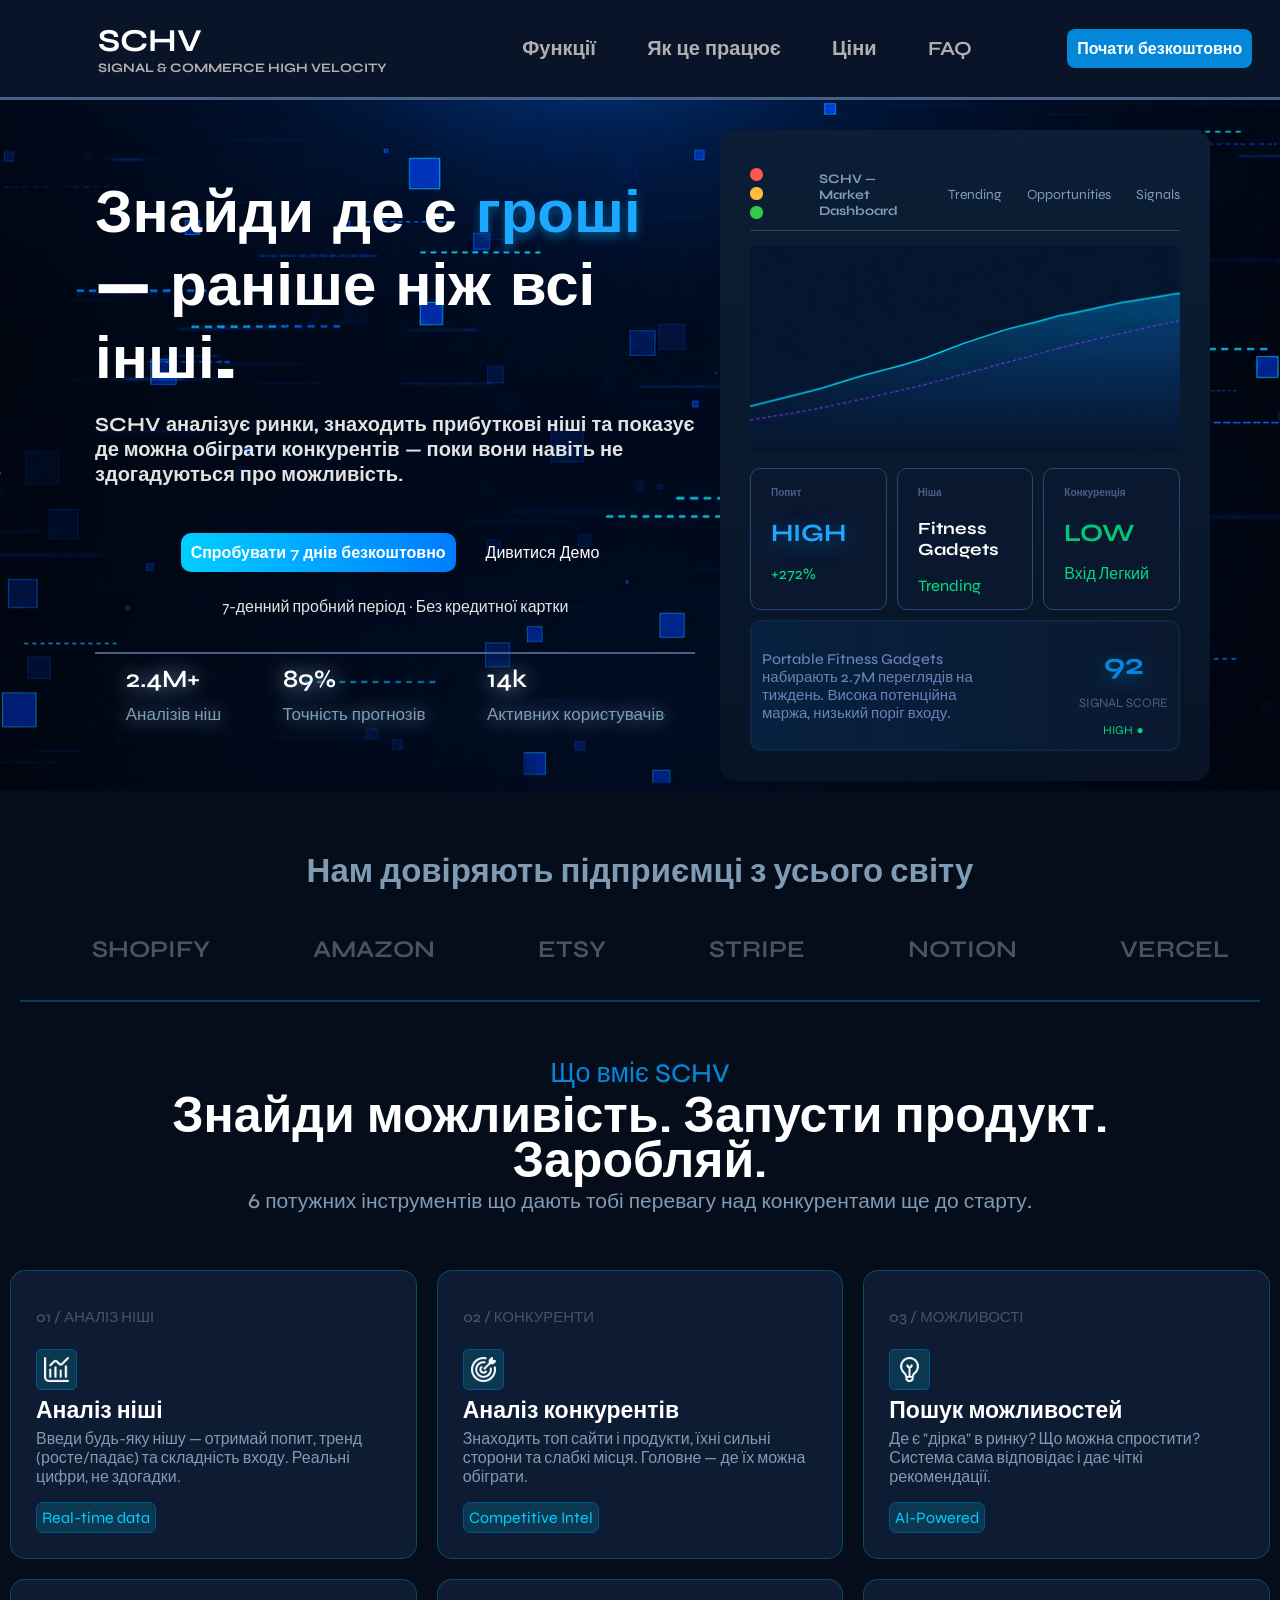
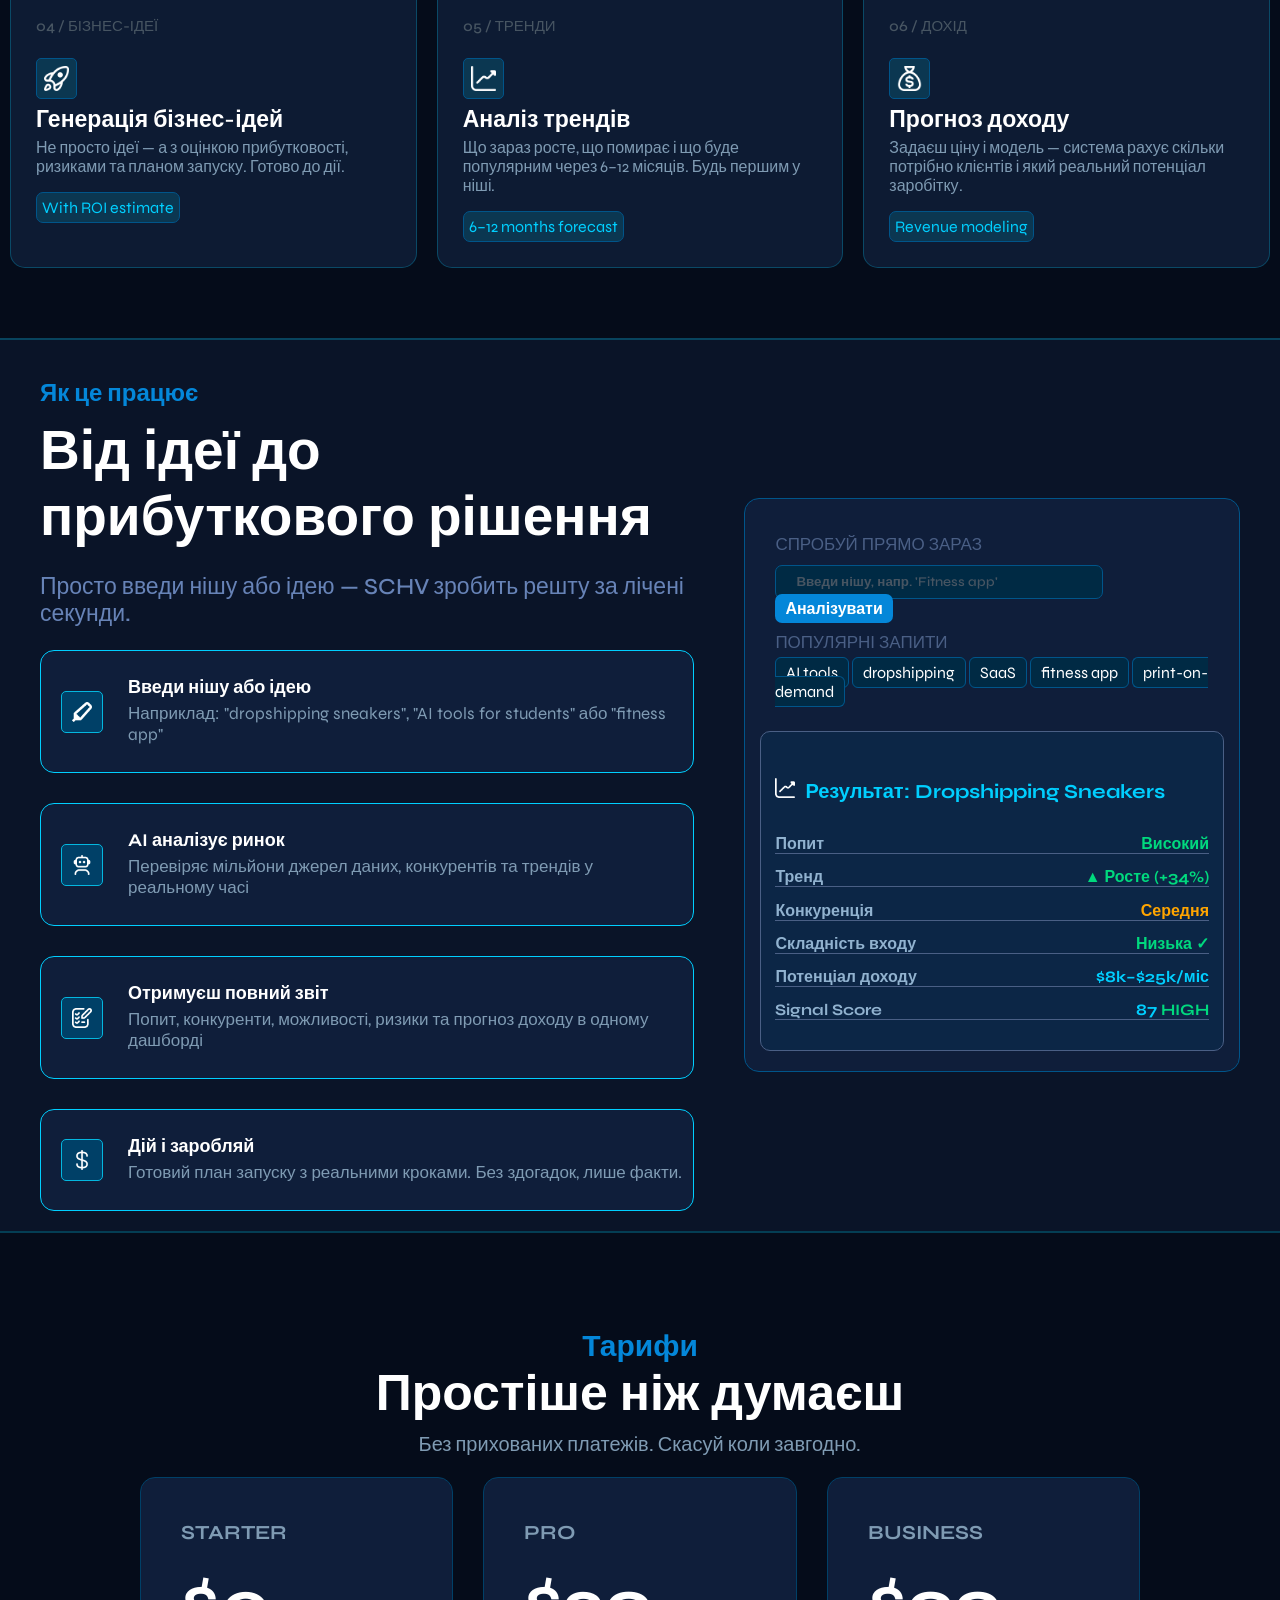
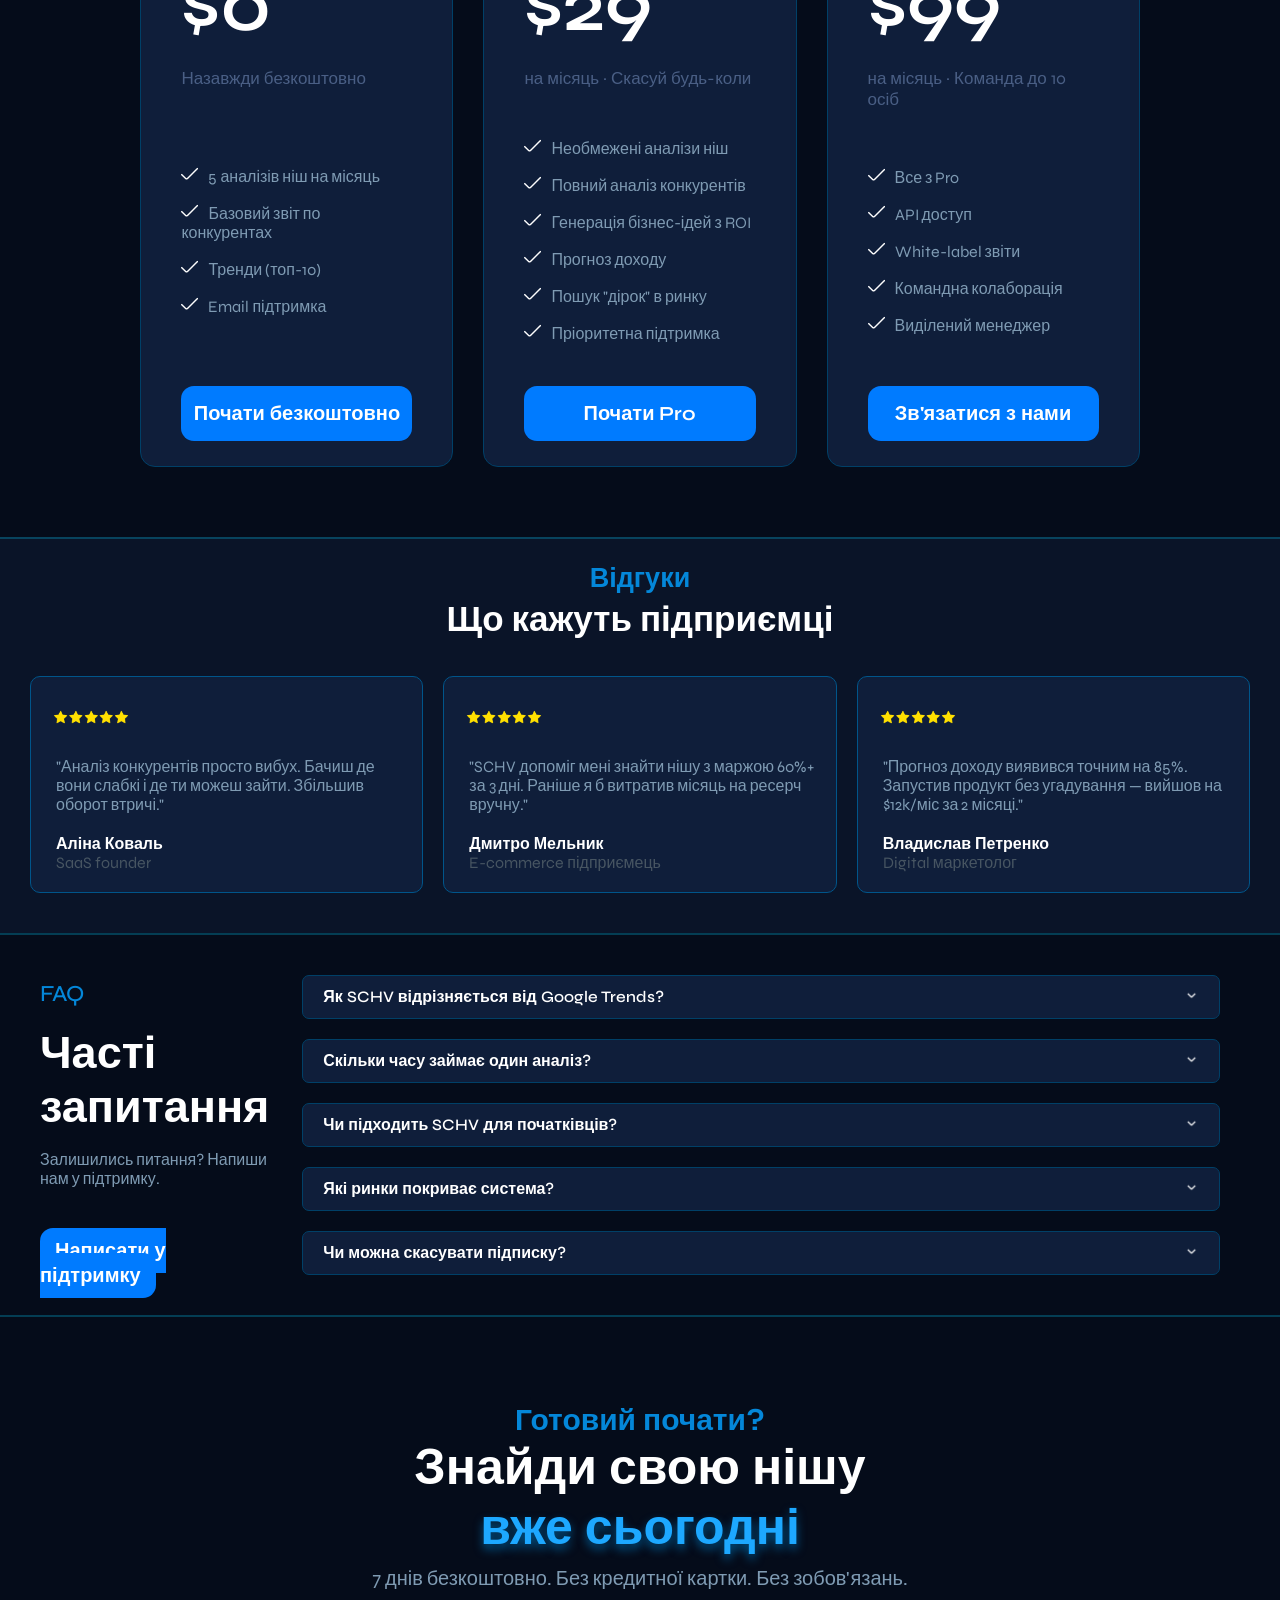
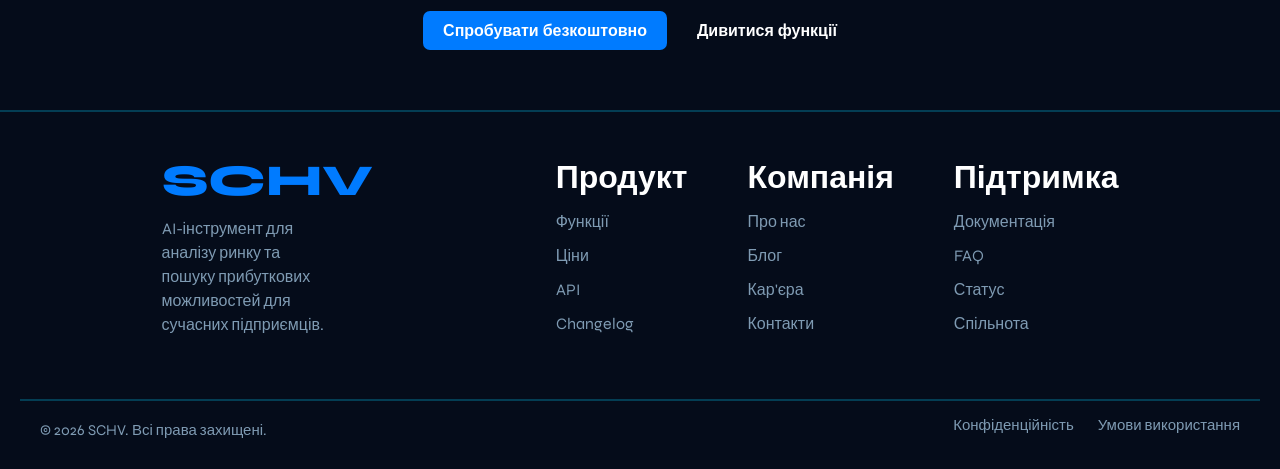
==== commit 4b0e389b: "mobileVersion finished" ====
--- a/index.html
+++ b/index.html
@@ -9,6 +9,7 @@
 <link rel="preconnect" href="https://fonts.googleapis.com">
 <link rel="preconnect" href="https://fonts.gstatic.com" crossorigin>
 <link href="https://fonts.googleapis.com/css2?family=Laila:wght@300;400;500;600;700&family=Montserrat:ital,wght@0,100..900;1,100..900&family=Open+Sans:ital,wght@0,300..800;1,300..800&family=Oswald:wght@200..700&family=Poppins:ital,wght@0,100;0,200;0,300;0,400;0,500;0,600;0,700;0,800;0,900;1,100;1,200;1,300;1,400;1,500;1,600;1,700;1,800;1,900&family=Roboto:ital,wght@0,100..900;1,100..900&family=Syne:wght@400..800&display=swap" rel="stylesheet">
+</head>
 <body>
    <header class="header">
 
@@ -17,7 +18,10 @@
             <h1 class="logo-text"><a href="#" class="logo-link">SCHV</a></h1>
             <h2 class="logo-text-deteiled">SIGNAL & COMMERCE HIGH VELOCITY</h2>
          </div>
-         <div class="head-nav">
+         <button class="burger" id="burgerBtn" aria-label="Меню" aria-expanded="false">
+            <span></span><span></span><span></span>
+         </button>
+         <div class="head-nav" id="headNav">
             <nav class="main-nav">
                <ul class="nav-list">
                   <li class="nav-item"><a href="#about" class="navs">Функції</a></li>
@@ -27,7 +31,7 @@
                </ul>
             </nav>
          </div>
-         <div class="head-start">
+         <div class="head-start" id="headStart">
             <a href="#ready" class="start-btn">Почати безкоштовно</a>
          </div>
       </div>
@@ -422,23 +426,7 @@
             </div>
          </div>
       </div>
-      <script>
-document.querySelectorAll('.faq-box').forEach(item => {
-  const toggle = item.querySelector('.faq-toggle');
-  const answer = item.querySelector('.faq-answer');
-
-  toggle.addEventListener('click', () => {
-    item.classList.toggle('active');
-
-    if (answer.style.maxHeight) {
-      answer.style.maxHeight = null;
-    } else {
-      answer.style.maxHeight = answer.scrollHeight + 'px';
-    }
-  });
-});
-
-</script>
+
       </section>
       <section class="ready" id="ready">
          <div class="ready-text-box">
@@ -492,5 +480,6 @@
          </div>
       </div>
    </footer>
+   <script src="js/script.js"></script>
 </body>
 </html>
--- a/styles/main.css
+++ b/styles/main.css
@@ -270,11 +270,7 @@
     background-size: cover;
     min-height: 23vh;
 }
-.left{
-    display: flex;
-    align-items: center;
-    gap: 10px;
-}
+
 
 .dashboard-about{
     border: 1px solid #2d4571;
@@ -666,6 +662,9 @@
     font-size: 20px
 }
 .left{
+    display: flex;
+    align-items: center;
+    gap: 10px;
     color: #91b2cf;
     font-size: 16px;
     margin-bottom: 0;
@@ -731,28 +730,11 @@
     font-size: 20px;
     margin-top: 8px;
 }
-.tarif-name{
-    text-transform: uppercase;
-    color: var(--textColor2);
-    font-size: 20px;
-}
-.tarif-cost{
-    font-size: 75px;
-    margin: 0;
-    color: #ffffff;
-    font-weight: 600;
-}
-.tarif-long{
-    color: #4a5f85;
-    font-size: 17px;
-}
-.checkPng{
-    width: 17px;
-    margin-right: 10px;
-}
-.tarif-price{
-    text-align: start;
-}
+.tarif-name{text-transform: uppercase; color: var(--textColor2); font-size: 20px;}
+.tarif-cost{font-size: 75px; margin: 0; color: #ffffff; font-weight: 600;}
+.tarif-long{color: #4a5f85; font-size: 17px;}
+.checkPng{width: 17px; margin-right: 10px;}
+.tarif-price{text-align: start;}
 .price-tarifs-box{
     display: flex;
     justify-content: space-between;
@@ -768,7 +750,7 @@
     width: 100%;
     border: 1px solid #004067;
     border-radius: 15px;
-    min-height: 56vh;
+    min-height: auto;
 }
 .tarif-btn-scr{
     display: none;
@@ -776,8 +758,7 @@
 .tarif-btn-box{
     width: 100%;
     display: flex;
-    margin-top: 45px;
-    align-items: flex-end;
+    margin-top: 28px;
 }
 .tarif-include{
     color: var(--textColor2);
@@ -852,6 +833,7 @@
     display: flex;
     align-items: center;
     flex-direction: row;
+    overflow: hidden;
     justify-content: space-around;
 }
 
@@ -894,9 +876,9 @@
 
 .faq-answer {
   max-height: 0;
-  overflow: hidden;
   transition: 0.3s ease;
 }
+
 
 .faq-box.active{
     background-color: #00558a;
@@ -1049,7 +1031,7 @@
     display: flex;
     flex-direction: row;
     justify-content: space-between;
-    gap: 10vw;
+    gap: 60px;
 }
 .list-name{
     color: #ffffff;
--- a/styles/mobile.css
+++ b/styles/mobile.css
@@ -1,200 +1,301 @@
+.burger {
+  display: none;
+  flex-direction: column;
+  gap: 5px;
+  cursor: pointer;
+  padding: 8px;
+  background: none;
+  border: none;
+  z-index: 1100;
+}
+.burger span {
+  display: block;
+  width: 24px;
+  height: 3px;
+  background: #ffffff;
+  border-radius: 3px;
+  transition: all 0.3s ease;
+}
+.burger.open span:nth-child(1) { transform: translateY(8px) rotate(45deg); }
+.burger.open span:nth-child(2) { opacity: 0; }
+.burger.open span:nth-child(3) { transform: translateY(-8px) rotate(-45deg); }
+
+@media (max-width: 1024px) {
+ 
+  .hero-box {
+    flex-direction: column;
+    align-items: center;
+    padding: 20px 30px 50px;
+    gap: 40px;
+  }
+  .hero-text {
+    max-width: 100%;
+    margin-top: 100px;
+    text-align: center;
+    align-items: center;
+  }
+  .hero-h1 { font-size: 46px; }
+  .hero-h2 { font-size: 18px; }
+  .hero-board-box { margin-top: 0; width: 100%; max-width: 640px; }
+ 
+  .poss-conteiner { grid-template-columns: repeat(2, 1fr); }
+ 
+  .works {
+    flex-direction: column;
+    align-items: center;
+    padding: 40px 30px 60px;
+    gap: 40px;
+  }
+  .works-box { width: 100%; max-width: 680px; }
+  .works-body { width: 100%; }
+ 
+  .price-tarifs-box { flex-wrap: wrap; justify-content: center; }
+  .tarifs { width: calc(50% - 15px); min-width: 260px; }
+ 
+  .faq { flex-direction: column; padding: 40px 30px; gap: 30px; }
+  .faq-questions { width: 100%; }
+ 
+  .fidback-body { grid-template-columns: repeat(2, 1fr); }
+}
+ 
+ 
+/* ════════════════════════════════
+   MOBILE  ≤ 768px
+   ════════════════════════════════ */
 @media (max-width: 768px) {
-*{ 
-  box-sizing: border-box; 
-}
-.start-btn{
-  font-size: 13px;
-}
-.logo-text{
-  font-size: 18px;
-}
-.logo-text-deteiled{
-  font-size: 10px;
-}
-.hero-h1{
-  font-size: 25px;
-  width: 80%;
-
-}
-.hero-text{
-  padding: 0 10px;
-  width: 100%;
-  align-items: flex-start;
-}
-.hero-h2{
-  font-size: 15px;
-  width: 80%;
-}
-.hero-box{
-  align-items: flex-start;
-  justify-content: flex-start;
-}
-.stat-num{
-  font-size: 20px;
-}
-.stat-label{
-  font-size: 16px;
-}
-.hero-btn-box{
-  margin-top: 15px;
-  gap: 10px;
-}
-.discribe-btn{
-  margin-left: 25px;
-}
-.hero-btn{
-  margin: 0;
-  align-items: flex-start;
-}
-.subline-hero{
-  border: none;
-}
- body {
-  margin: 0;
-  overflow-x: hidden;
- }
+ 
+  * { box-sizing: border-box; }
+ 
+  /* ─ BODY: не блокуємо скрол! ─ */
+  body {
+    margin: 0;
+    overflow-x: hidden; /* тільки горизонтальний overflow */
+  }
+ 
+  /* ─ HEADER ─ */
+  .header-box {
+    justify-content: space-between;
+    padding: 12px 16px;
+    flex-wrap: wrap;
+    position: relative;
+  }
+  .head-logo { padding: 0; }
+  .logo-text         { font-size: 18px; }
+  .logo-text-deteiled { font-size: 10px; }
+ 
+  /* Бургер */
+  .burger { display: flex; }
+ 
+  /* Приховати nav і кнопку за замовчуванням */
+  .head-nav,
+  .head-start { display: none; width: 100%; }
+ 
+  /* Відкрите мобільне меню */
+  .head-nav.mobile-open {
+    display: block;
+    background-color: #0a1428;
+    padding: 12px 0 16px;
+    border-top: 2px solid #2d4571;
+  }
+  .head-start.mobile-open {
+    display: flex;
+    justify-content: center;
+    padding-bottom: 14px;
+    background-color: #0a1428;
+  }
+  .nav-list  { flex-direction: column; gap: 0; padding: 0; }
+  .nav-item  { border-bottom: 1px solid #1a2e50; }
+  .navs      { display: block; padding: 12px 20px; font-size: 17px; }
+  .nav-item:hover { transform: none; }
+ 
+  .start-btn { font-size: 10px; }
+ 
+  /* ─ HERO ─ */
   .hero-box {
     flex-direction: column;
-    padding: 25px;
-  }
-  .header-box{
-    justify-content: space-between;
-    
-  }
-  .head-text{
-    font-size: 13px;
-  }
-  .iosImg{
-    width: 10px;
-  }
-  .icons{
-    display: none;
-  } 
-  .items-l{
-    font-size: 13px;
-  }
-.about-size{
-  font-size: 16px;
-}
-.about-type{
-  margin: 0;
-}
-.hero-board-box{
-  width: 97%;
-  align-items: center;
-  margin: 10px;
-}
-  .poss-conteiner {
-    grid-template-columns: 1fr;
-    padding: 15px;
-  }
-  .head-logo{
-    padding: 0;
-  }
-  .head-nav{
-    display: none;
-  }
-  .partners{
-    font-size: 16px;
-  }
-  .text1{
-    font-size: 17px;
-  }
-  .text2{
+    align-items: flex-start;
+    justify-content: flex-start;
+    padding: 25px 16px 40px;
+    margin-top: 50px;
+  }
+  .hero-text {
+    padding: 0 10px;
+    width: 100%;
+    align-items: flex-start;
+    margin-top: 0;
+    text-align: left;
+  }
+  .hero-h1 { font-size: 25px; width: 80%; }
+  .hero-h2 { font-size: 15px; width: 80%; }
+ 
+  .hero-btn-box { margin-top: 15px; gap: 10px; flex-wrap: wrap; }
+  .hero-btn     { margin: 0; }
+  .discribe-btn { margin-left: 0; font-size: 13px; }
+ 
+  .subline-hero {
+    border: none;
+    flex-wrap: wrap;
+    gap: 12px;
+    justify-content: space-around;
+    padding-top: 12px;
+  }
+  .stat-num   { font-size: 20px; }
+  .stat-label { font-size: 16px; }
+ 
+  /* ─ DASHBOARD ─ */
+  .hero-board-box {
+    width: 97%;
+    align-items: center;
+    margin: 10px auto;
+    padding: 16px;
+  }
+  .icons          { display: none; }
+  .head-text      { font-size: 13px; }
+  .iosImg         { width: 10px; }
+  .items-l        { font-size: 13px; }
+  .dashboard-box  { flex-direction: column; gap: 10px; }
+  .dashboard-about { width: 100%; height: auto; }
+  .about-type     { margin: 0; }
+  .dashboard-foot { flex-direction: column; padding: 12px 16px; gap: 8px; align-items: flex-start; }
+  .dashboard-foot-disc { font-size: 13px; width: 100%; }
+ 
+  /* ─ ABOUT / PARTNERS ─ */
+  .dovira-text {
     font-size: 25px;
-  }
-  .text3{
-    font-size: 13px;
-    width: 70%;
-  }
-  .dashboard-foot-disc{
-    font-size: 13px;
-
-  }
-  .partner-list{
+    margin-top: 0;
+    text-align: center;
+  }
+  .partner-list {
     width: 100%;
     display: grid;
     grid-template-columns: 1fr 1fr 1fr;
     gap: 10px;
     text-align: center;
-  }
-  .footer-main-box{
-    flex-direction: column;
-    gap: 20px;
-    padding: 0 10px;
-    max-width: 90%;
-  }
-  .footer-main-disc{
-    max-width: 90%;
-  }
-  .dovira-text{
-    font-size: 25px;
-    margin-top: 0;
-    text-align: center;
-  }
-  .text1{
-    font-size: 25px;
-    font-weight: 550;
-  }
-  .footer-bottom{
-    width: 100%;
-  }
-  .price{
-
-    padding: 30px 15px;
-  }
-  .price-text-box{
-    align-items: center;
-    justify-content: center;
-  }
-  .price-text{
-    margin: 0;
-  }
-  .tarifs{
-
-  }
-  .price-tarifs-box{
+    padding: 0;
+  }
+  .partners { font-size: 16px; }
+ 
+  /* ─ POSSIBILITIES ─ */
+  .text1 { font-size: 25px; font-weight: 550; }
+  .text2 { font-size: 25px; }
+  .text3 { font-size: 13px; width: 70%; }
+ 
+  .poss-conteiner {
+    grid-template-columns: 1fr;
+    padding: 15px;
+  }
+ 
+  /* ─ WORKS ─ */
+  .works {
+    flex-direction: column;
+    padding: 30px 16px 50px;
+    gap: 30px;
+  }
+  .work-text1 { font-size: 34px; }
+  .work-text2 { font-size: 17px; }
+ 
+  /* Приховати правий блок аналізу (як у твоєму коді) */
+  .works-box { display: none; }
+ 
+  /* ─ PRICING ─ */
+  .price { padding: 30px 15px; }
+  .price-text   { margin: 0; }
+  .price-text1  { font-size: 36px; }
+ 
+  .price-tarifs-box {
     display: grid;
     grid-template-columns: 1fr;
     width: 90%;
-  }
-  .tarif-btn-scr{
+    margin: 0 auto;
+    gap: 20px;
+  }
+  .tarifs { width: 100%; min-height: auto; padding: 20px; }
+  .tarif-cost { font-size: 56px; }
+ 
+  .tarif-btn-scr {
     display: flex;
     justify-content: center;
     max-width: 200px;
     margin: 0 auto;
   }
-  .tarif-btn-ins{
-    margin: 0;
-  }
+  .tarif-btn-box { margin-top: 20px; }
+ 
+  /* ─ FEEDBACKS ─ */
+  .fidbacks { flex-direction: column; padding: 30px 16px; }
   .fidback-body {
     grid-template-columns: 1fr;
-  }
-  .works-box{
-    display: none;
-  }
-  .faq-btn{
-    font-size: 15px;
-  }
-  .list-name{
-    font-size: 20px;
-  }
-  .list-foot{
-    font-size: 15px;
-  }
-  .footer-text-b{
+    padding: 0 0 30px;
+    gap: 14px;
+  }
+ 
+  /* ─ FAQ ─ */
+  .faq {
+    flex-direction: column;
+    align-items: flex-start;
+    padding: 30px 16px;
+    gap: 20px;
+  }
+  .faq-menu { align-items: flex-start; margin-left: 0; }
+  .faq-text1  { font-size: 36px; }
+  .faq-text2  { margin-bottom: 20px; }
+  .faq-btn    { font-size: 15px; }
+  .faq-questions { width: 100%; }
+  .faq-box    { margin: 8px 0; }
+  .faq-header {
+    display: flex;
+    justify-content: space-between;
+    align-items: center;
+    gap: 10px;
+  }
+  .faq-question {
+    word-wrap: break-word;
+    overflow-wrap: break-word;
     font-size: 13px;
   }
-  .foot-link{
-    font-size: 11px;
-  }
-  .footer-bottom{
-    padding: 0;
-  }
-  .faq-question{
-    font-size: 13px;
-  }
-  
-}
+ 
+  /* ─ READY ─ */
+  .ready { padding: 40px 20px; }
+  .ready-btn-box {
+    flex-direction: column;
+    align-items: stretch;
+    width: 100%;
+    max-width: 360px;
+    gap: 12px;
+  }
+  .ready-btn, .ready-btn2 { text-align: center; padding: 14px; }
+ 
+  /* ─ FOOTER ─ */
+  .footer-main-box {
+    flex-direction: column;
+    align-items: flex-start;
+    gap: 20px;
+    padding: 0 10px;
+    max-width: 90%;
+    margin-bottom: 20px;
+  }
+  .footer-main {flex-direction: column;gap: 20px;}
+  .footer-main-disc { max-width: 90%; }
+  .footer-main-name { font-size: 32px; }
+  .list-name   { font-size: 20px; }
+  .list-foot   { font-size: 15px; }
+  .footer-text-b { font-size: 13px; }
+  .foot-link   { font-size: 11px; }
+  .footer-bottom { width: 100%; padding: 0; flex-wrap: wrap; gap: 4px; }
+}
+ 
+ 
 
-
+@media (max-width: 400px) {
+  .hero-h1   { font-size: 22px; }
+  .hero-h2   { font-size: 13px; }
+  .btn1, .btn2 { font-size: 13px; padding: 10px 12px; }
+  .text2     { font-size: 22px; }
+  .work-text1 { font-size: 28px; }
+  .price-text1 { font-size: 28px; }
+  .tarif-cost  { font-size: 44px; }
+  .faq-text1   { font-size: 28px; }
+  .dashboard-header { gap: 6px; }
+  .items       { gap: 8px; }
+  .partner-list { grid-template-columns: 1fr 1fr; }
+}
+ 
